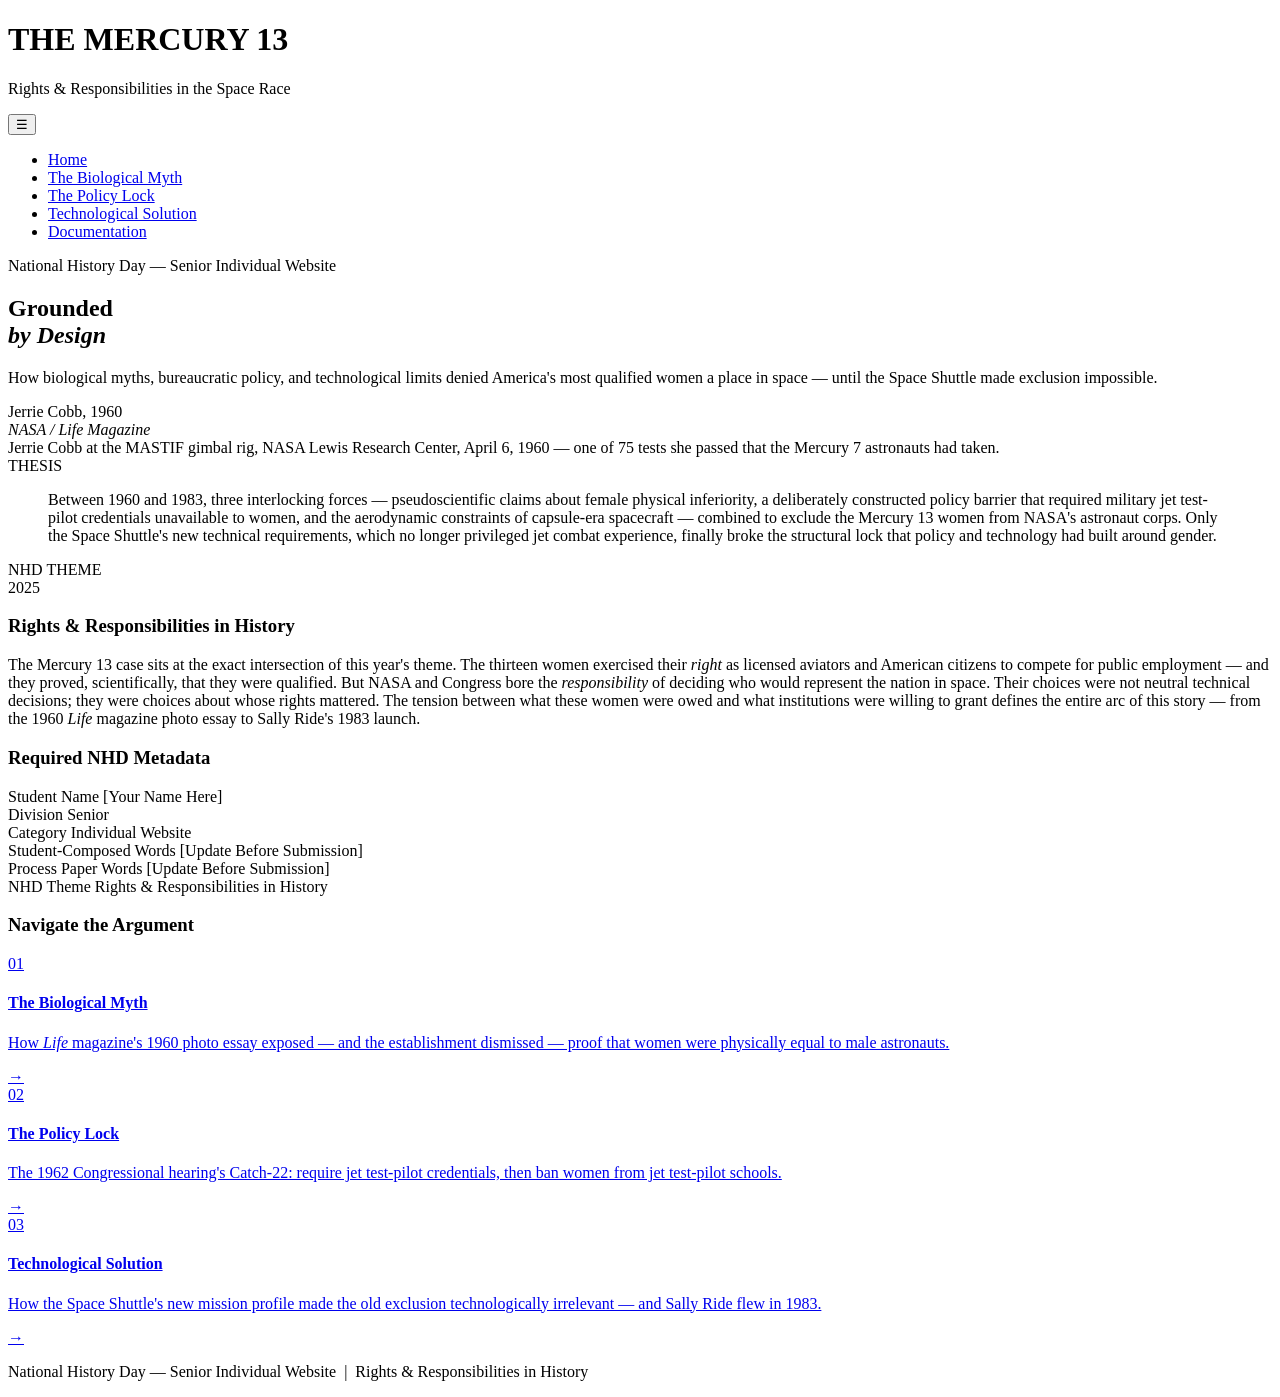
==== index.html @ ad88542a "Add files via upload" ====
<!DOCTYPE html>
<html lang="en">
<head>
  <meta charset="UTF-8" />
  <meta name="viewport" content="width=device-width, initial-scale=1.0" />
  <title>The Mercury 13 — NHD Website</title>
  <link rel="stylesheet" href="css/style.css" />
  <link rel="preconnect" href="https://fonts.googleapis.com" />
  <link rel="preconnect" href="https://fonts.gstatic.com" crossorigin />
  <link href="https://fonts.googleapis.com/css2?family=Playfair+Display:ital,wght@0,400;0,700;0,900;1,400;1,700&family=IBM+Plex+Mono:wght@400;600&family=IBM+Plex+Sans:wght@300;400;500&display=swap" rel="stylesheet" />
</head>
<body>

  <!-- HEADER / NAV -->
  <header class="site-header">
    <div class="header-inner">
      <div class="masthead">
        <span class="masthead-rule"></span>
        <h1 class="site-title">THE MERCURY 13</h1>
        <p class="site-subtitle">Rights &amp; Responsibilities in the Space Race</p>
        <span class="masthead-rule"></span>
      </div>
      <nav class="main-nav" id="main-nav">
        <button class="nav-toggle" id="nav-toggle" aria-label="Toggle menu">☰</button>
        <ul class="nav-list">
          <li><a href="index.html" class="nav-link active" data-page="home">Home</a></li>
          <li><a href="biological-myth.html" class="nav-link" data-page="bio">The Biological Myth</a></li>
          <li><a href="policy-lock.html" class="nav-link" data-page="policy">The Policy Lock</a></li>
          <li><a href="technological-solution.html" class="nav-link" data-page="tech">Technological Solution</a></li>
          <li><a href="documentation.html" class="nav-link" data-page="docs">Documentation</a></li>
        </ul>
      </nav>
    </div>
  </header>

  <!-- HOME PAGE -->
  <main class="page-content" id="page-home">

    <!-- Hero -->
    <section class="hero">
      <div class="hero-grid">
        <div class="hero-text">
          <p class="hero-kicker">National History Day — Senior Individual Website</p>
          <h2 class="hero-headline">
            Grounded<br/>
            <em>by Design</em>
          </h2>
          <p class="hero-subhead">How biological myths, bureaucratic policy, and technological limits denied America's most qualified women a place in space — until the Space Shuttle made exclusion impossible.</p>
        </div>
        <div class="hero-image-block">
          <div class="hero-photo-frame">
            <div class="photo-placeholder hero-img">
              <span class="photo-label">Jerrie Cobb, 1960<br/><em>NASA / Life Magazine</em></span>
            </div>
          </div>
          <div class="hero-caption">Jerrie Cobb at the MASTIF gimbal rig, NASA Lewis Research Center, April 6, 1960 — one of 75 tests she passed that the Mercury 7 astronauts had taken.</div>
        </div>
      </div>
    </section>

    <!-- Thesis Box -->
    <section class="thesis-section">
      <div class="thesis-inner">
        <div class="thesis-label">THESIS</div>
        <blockquote class="thesis-statement">
          Between 1960 and 1983, three interlocking forces — pseudoscientific claims about female physical inferiority, a deliberately constructed policy barrier that required military jet test-pilot credentials unavailable to women, and the aerodynamic constraints of capsule-era spacecraft — combined to exclude the Mercury 13 women from NASA's astronaut corps. Only the Space Shuttle's new technical requirements, which no longer privileged jet combat experience, finally broke the structural lock that policy and technology had built around gender.
        </blockquote>
      </div>
    </section>

    <!-- NHD Theme Connection -->
    <section class="theme-section content-section">
      <div class="section-inner two-col">
        <div class="col-label-block">
          <div class="side-label">NHD THEME</div>
          <div class="side-label">2025</div>
        </div>
        <div class="col-text">
          <h3>Rights &amp; Responsibilities in History</h3>
          <p>The Mercury 13 case sits at the exact intersection of this year's theme. The thirteen women exercised their <em>right</em> as licensed aviators and American citizens to compete for public employment — and they proved, scientifically, that they were qualified. But NASA and Congress bore the <em>responsibility</em> of deciding who would represent the nation in space. Their choices were not neutral technical decisions; they were choices about whose rights mattered. The tension between what these women were owed and what institutions were willing to grant defines the entire arc of this story — from the 1960 <em>Life</em> magazine photo essay to Sally Ride's 1983 launch.</p>
        </div>
      </div>
    </section>

    <!-- Metadata Box (Required NHD) -->
    <section class="metadata-section">
      <div class="metadata-inner">
        <h3 class="metadata-title">Required NHD Metadata</h3>
        <div class="metadata-grid">
          <div class="meta-item">
            <span class="meta-key">Student Name</span>
            <span class="meta-value">[Your Name Here]</span>
          </div>
          <div class="meta-item">
            <span class="meta-key">Division</span>
            <span class="meta-value">Senior</span>
          </div>
          <div class="meta-item">
            <span class="meta-key">Category</span>
            <span class="meta-value">Individual Website</span>
          </div>
          <div class="meta-item">
            <span class="meta-key">Student-Composed Words</span>
            <span class="meta-value">[Update Before Submission]</span>
          </div>
          <div class="meta-item">
            <span class="meta-key">Process Paper Words</span>
            <span class="meta-value">[Update Before Submission]</span>
          </div>
          <div class="meta-item">
            <span class="meta-key">NHD Theme</span>
            <span class="meta-value">Rights &amp; Responsibilities in History</span>
          </div>
        </div>
      </div>
    </section>

    <!-- Navigation Cards -->
    <section class="nav-cards-section content-section">
      <div class="section-inner">
        <h3 class="section-heading">Navigate the Argument</h3>
        <div class="nav-cards">
          <a href="biological-myth.html" class="nav-card">
            <div class="card-number">01</div>
            <div class="card-body">
              <h4>The Biological Myth</h4>
              <p>How <em>Life</em> magazine's 1960 photo essay exposed — and the establishment dismissed — proof that women were physically equal to male astronauts.</p>
            </div>
            <div class="card-arrow">→</div>
          </a>
          <a href="policy-lock.html" class="nav-card">
            <div class="card-number">02</div>
            <div class="card-body">
              <h4>The Policy Lock</h4>
              <p>The 1962 Congressional hearing's Catch-22: require jet test-pilot credentials, then ban women from jet test-pilot schools.</p>
            </div>
            <div class="card-arrow">→</div>
          </a>
          <a href="technological-solution.html" class="nav-card">
            <div class="card-number">03</div>
            <div class="card-body">
              <h4>Technological Solution</h4>
              <p>How the Space Shuttle's new mission profile made the old exclusion technologically irrelevant — and Sally Ride flew in 1983.</p>
            </div>
            <div class="card-arrow">→</div>
          </a>
        </div>
      </div>
    </section>

  </main>

  <footer class="site-footer">
    <div class="footer-inner">
      <p>National History Day — Senior Individual Website &nbsp;|&nbsp; Rights &amp; Responsibilities in History</p>
    </div>
  </footer>

  <script src="js/main.js"></script>
</body>
</html>
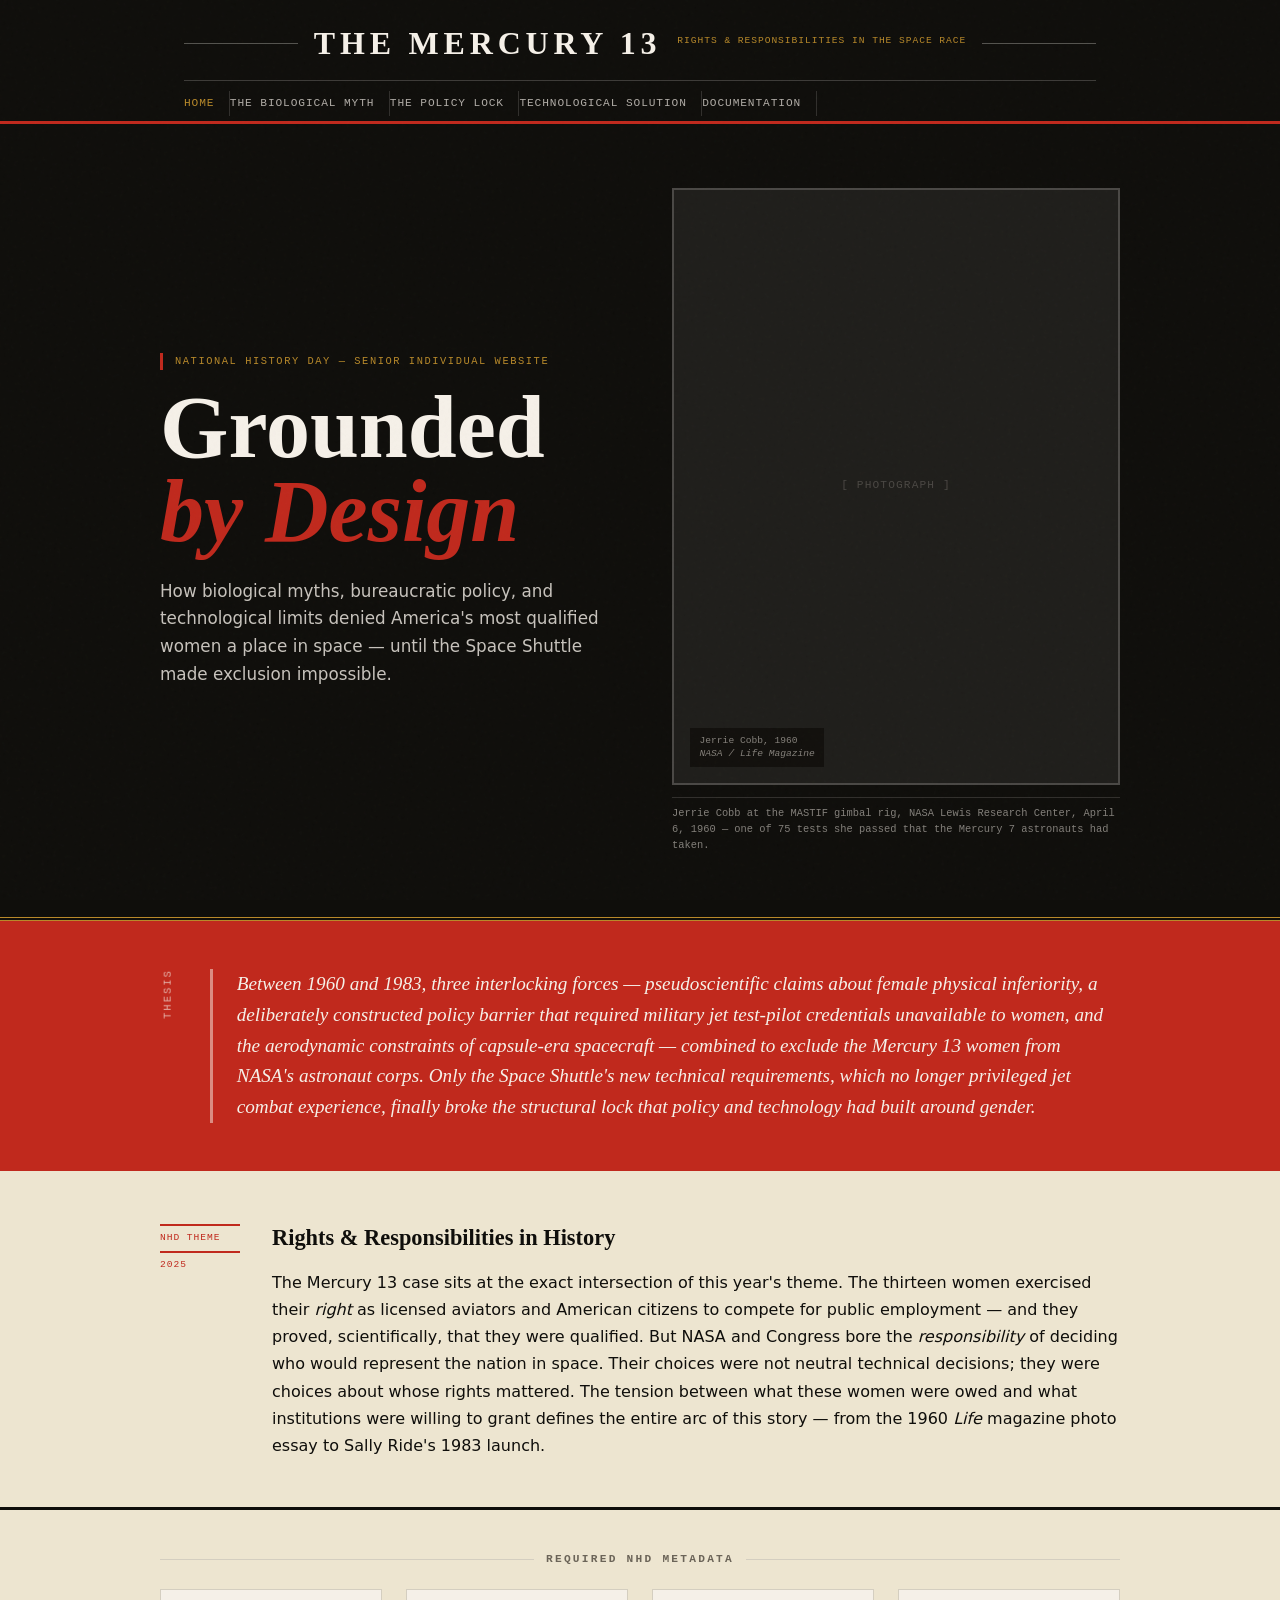
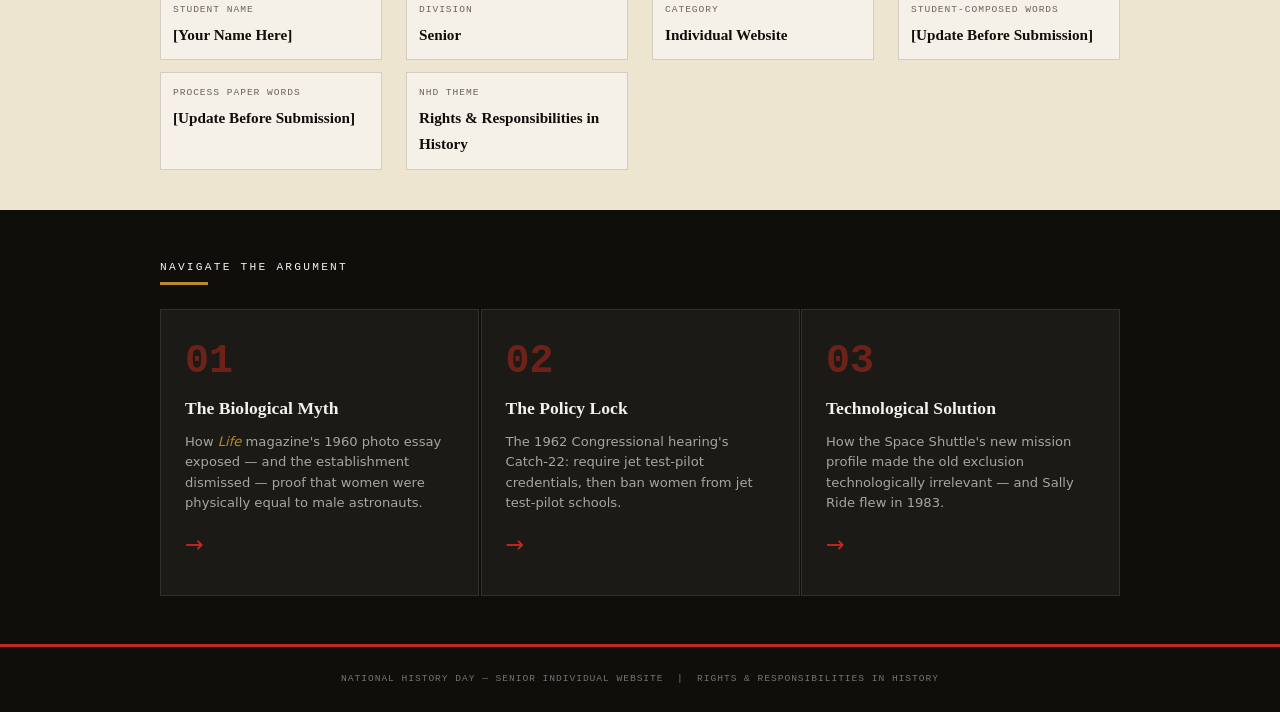
==== commit 37626ce0: "Update stylesheet and script paths in index.html" ====
--- a/index.html
+++ b/index.html
@@ -4,7 +4,7 @@
   <meta charset="UTF-8" />
   <meta name="viewport" content="width=device-width, initial-scale=1.0" />
   <title>The Mercury 13 — NHD Website</title>
-  <link rel="stylesheet" href="css/style.css" />
+  <link rel="stylesheet" href="style.css" />
   <link rel="preconnect" href="https://fonts.googleapis.com" />
   <link rel="preconnect" href="https://fonts.gstatic.com" crossorigin />
   <link href="https://fonts.googleapis.com/css2?family=Playfair+Display:ital,wght@0,400;0,700;0,900;1,400;1,700&family=IBM+Plex+Mono:wght@400;600&family=IBM+Plex+Sans:wght@300;400;500&display=swap" rel="stylesheet" />
@@ -156,6 +156,6 @@
     </div>
   </footer>
 
-  <script src="js/main.js"></script>
+  <script src="main.js"></script>
 </body>
 </html>
--- a/style.css
+++ b/style.css
@@ -0,0 +1,1096 @@
+/* ============================================
+   MERCURY 13 — NHD WEBSITE
+   Editorial / Archival Aesthetic
+   Vintage Life Magazine meets NASA Documents
+   ============================================ */
+
+:root {
+  --ink: #0f0e0b;
+  --paper: #f5f0e8;
+  --cream-deep: #ede5d0;
+  --red: #c0291d;
+  --red-dark: #8c1e14;
+  --gold: #b8892a;
+  --gray-mid: #6b6458;
+  --gray-light: #d4cec0;
+  --rule-color: #0f0e0b;
+  --col-max: 960px;
+  --font-display: 'Playfair Display', Georgia, serif;
+  --font-mono: 'IBM Plex Mono', 'Courier New', monospace;
+  --font-body: 'IBM Plex Sans', system-ui, sans-serif;
+}
+
+*, *::before, *::after { box-sizing: border-box; margin: 0; padding: 0; }
+
+html { scroll-behavior: smooth; }
+
+body {
+  background: var(--paper);
+  color: var(--ink);
+  font-family: var(--font-body);
+  font-size: 16px;
+  line-height: 1.7;
+  min-height: 100vh;
+}
+
+/* Grain overlay */
+body::before {
+  content: '';
+  position: fixed;
+  inset: 0;
+  background-image: url("data:image/svg+xml,%3Csvg viewBox='0 0 256 256' xmlns='http://www.w3.org/2000/svg'%3E%3Cfilter id='noise'%3E%3CfeTurbulence type='fractalNoise' baseFrequency='0.9' numOctaves='4' stitchTiles='stitch'/%3E%3C/filter%3E%3Crect width='100%25' height='100%25' filter='url(%23noise)' opacity='0.04'/%3E%3C/svg%3E");
+  pointer-events: none;
+  z-index: 9999;
+  opacity: 0.5;
+}
+
+/* ---- LINKS ---- */
+a { color: var(--red); text-decoration: underline; text-underline-offset: 3px; }
+a:hover { color: var(--red-dark); }
+
+/* ---- HEADER ---- */
+.site-header {
+  background: var(--ink);
+  color: var(--paper);
+  position: sticky;
+  top: 0;
+  z-index: 100;
+  border-bottom: 3px solid var(--red);
+}
+
+.header-inner {
+  max-width: var(--col-max);
+  margin: 0 auto;
+  padding: 0 1.5rem;
+}
+
+.masthead {
+  display: flex;
+  align-items: center;
+  gap: 1rem;
+  padding: 1rem 0 0.6rem;
+  border-bottom: 1px solid rgba(245,240,232,0.2);
+}
+
+.masthead-rule {
+  flex: 1;
+  height: 1px;
+  background: rgba(245,240,232,0.3);
+}
+
+.site-title {
+  font-family: var(--font-display);
+  font-size: clamp(1.4rem, 3vw, 2rem);
+  font-weight: 900;
+  letter-spacing: 0.15em;
+  text-align: center;
+  white-space: nowrap;
+  color: var(--paper);
+}
+
+.site-title a { color: var(--paper); text-decoration: none; }
+.site-title a:hover { color: var(--gold); }
+
+.site-subtitle {
+  display: block;
+  font-family: var(--font-mono);
+  font-size: 0.6rem;
+  letter-spacing: 0.1em;
+  text-transform: uppercase;
+  color: var(--gold);
+  text-align: center;
+  padding-bottom: 0.2rem;
+}
+
+/* ---- NAV ---- */
+.main-nav { position: relative; }
+
+.nav-list {
+  display: flex;
+  gap: 0;
+  list-style: none;
+  padding: 0.4rem 0;
+  flex-wrap: wrap;
+}
+
+.nav-link {
+  font-family: var(--font-mono);
+  font-size: 0.7rem;
+  letter-spacing: 0.08em;
+  text-transform: uppercase;
+  color: rgba(245,240,232,0.7);
+  text-decoration: none;
+  padding: 0.4rem 0.9rem;
+  border-right: 1px solid rgba(245,240,232,0.15);
+  transition: color 0.2s, background 0.2s;
+}
+
+.nav-link:first-child { padding-left: 0; }
+.nav-link:hover { color: var(--paper); background: rgba(245,240,232,0.08); }
+.nav-link.active { color: var(--gold); }
+
+.nav-toggle {
+  display: none;
+  background: none;
+  border: 1px solid rgba(245,240,232,0.3);
+  color: var(--paper);
+  font-size: 1.2rem;
+  padding: 0.3rem 0.6rem;
+  cursor: pointer;
+  margin: 0.4rem 0;
+}
+
+/* ---- PAGE CONTENT ---- */
+.page-content { min-height: calc(100vh - 140px); }
+
+/* ---- HOME HERO ---- */
+.hero {
+  background: var(--ink);
+  color: var(--paper);
+  padding: 4rem 1.5rem;
+  border-bottom: 4px double var(--gold);
+}
+
+.hero-grid {
+  max-width: var(--col-max);
+  margin: 0 auto;
+  display: grid;
+  grid-template-columns: 1fr 1fr;
+  gap: 4rem;
+  align-items: center;
+}
+
+.hero-kicker {
+  font-family: var(--font-mono);
+  font-size: 0.65rem;
+  letter-spacing: 0.15em;
+  text-transform: uppercase;
+  color: var(--gold);
+  margin-bottom: 1rem;
+  border-left: 3px solid var(--red);
+  padding-left: 0.75rem;
+}
+
+.hero-headline {
+  font-family: var(--font-display);
+  font-size: clamp(3rem, 7vw, 5.5rem);
+  font-weight: 900;
+  line-height: 0.95;
+  margin-bottom: 1.5rem;
+  color: var(--paper);
+}
+
+.hero-headline em {
+  color: var(--red);
+  font-style: italic;
+}
+
+.hero-subhead {
+  font-size: 1.05rem;
+  line-height: 1.65;
+  color: rgba(245,240,232,0.8);
+  font-weight: 300;
+  max-width: 440px;
+}
+
+.hero-photo-frame {
+  position: relative;
+}
+
+.photo-placeholder {
+  background: rgba(245,240,232,0.07);
+  border: 2px solid rgba(245,240,232,0.2);
+  aspect-ratio: 3/4;
+  display: flex;
+  align-items: flex-end;
+  padding: 1rem;
+  position: relative;
+  overflow: hidden;
+}
+
+.photo-placeholder::before {
+  content: '[ PHOTOGRAPH ]';
+  position: absolute;
+  top: 50%;
+  left: 50%;
+  transform: translate(-50%, -60%);
+  font-family: var(--font-mono);
+  font-size: 0.7rem;
+  letter-spacing: 0.1em;
+  color: rgba(245,240,232,0.2);
+}
+
+.photo-label {
+  font-family: var(--font-mono);
+  font-size: 0.6rem;
+  line-height: 1.4;
+  color: rgba(245,240,232,0.5);
+  background: rgba(15,14,11,0.8);
+  padding: 0.4rem 0.6rem;
+  position: relative;
+  z-index: 1;
+}
+
+.hero-caption {
+  font-family: var(--font-mono);
+  font-size: 0.65rem;
+  line-height: 1.5;
+  color: rgba(245,240,232,0.5);
+  margin-top: 0.75rem;
+  border-top: 1px solid rgba(245,240,232,0.15);
+  padding-top: 0.5rem;
+}
+
+/* ---- THESIS ---- */
+.thesis-section {
+  background: var(--red);
+  padding: 3rem 1.5rem;
+}
+
+.thesis-inner {
+  max-width: var(--col-max);
+  margin: 0 auto;
+  display: flex;
+  gap: 2rem;
+  align-items: flex-start;
+}
+
+.thesis-label {
+  font-family: var(--font-mono);
+  font-size: 0.65rem;
+  letter-spacing: 0.2em;
+  text-transform: uppercase;
+  color: rgba(245,240,232,0.7);
+  writing-mode: vertical-lr;
+  transform: rotate(180deg);
+  padding-top: 0.5rem;
+  white-space: nowrap;
+}
+
+.thesis-statement {
+  font-family: var(--font-display);
+  font-size: clamp(1rem, 2vw, 1.2rem);
+  font-style: italic;
+  line-height: 1.6;
+  color: var(--paper);
+  border-left: 3px solid rgba(245,240,232,0.5);
+  padding-left: 1.5rem;
+}
+
+/* ---- CONTENT SECTIONS ---- */
+.content-section { padding: 3rem 1.5rem; }
+.content-section + .content-section { border-top: 1px solid var(--gray-light); }
+
+.section-inner {
+  max-width: var(--col-max);
+  margin: 0 auto;
+}
+
+.two-col {
+  display: grid;
+  grid-template-columns: 80px 1fr;
+  gap: 2rem;
+  align-items: start;
+}
+
+.col-label-block {
+  display: flex;
+  flex-direction: column;
+  gap: 0.25rem;
+  padding-top: 0.3rem;
+}
+
+.side-label {
+  font-family: var(--font-mono);
+  font-size: 0.6rem;
+  letter-spacing: 0.1em;
+  text-transform: uppercase;
+  color: var(--red);
+  border-top: 2px solid var(--red);
+  padding-top: 0.3rem;
+}
+
+.section-heading {
+  font-family: var(--font-display);
+  font-size: clamp(1.4rem, 3vw, 1.9rem);
+  font-weight: 700;
+  margin-bottom: 1.25rem;
+  line-height: 1.2;
+  color: var(--ink);
+}
+
+.section-heading::after {
+  content: '';
+  display: block;
+  width: 3rem;
+  height: 3px;
+  background: var(--red);
+  margin-top: 0.5rem;
+}
+
+.section-intro {
+  color: var(--gray-mid);
+  margin-bottom: 1.75rem;
+  max-width: 680px;
+  font-size: 0.95rem;
+}
+
+.lead-text {
+  font-family: var(--font-display);
+  font-size: clamp(1.05rem, 2vw, 1.25rem);
+  line-height: 1.65;
+  color: var(--ink);
+  border-left: 4px solid var(--red);
+  padding-left: 1.25rem;
+  max-width: 720px;
+}
+
+/* ---- METADATA ---- */
+.metadata-section {
+  background: var(--cream-deep);
+  padding: 2.5rem 1.5rem;
+  border-top: 3px solid var(--ink);
+  border-bottom: 3px solid var(--ink);
+}
+
+.metadata-inner { max-width: var(--col-max); margin: 0 auto; }
+
+.metadata-title {
+  font-family: var(--font-mono);
+  font-size: 0.7rem;
+  letter-spacing: 0.2em;
+  text-transform: uppercase;
+  color: var(--gray-mid);
+  margin-bottom: 1.25rem;
+  display: flex;
+  align-items: center;
+  gap: 0.75rem;
+}
+
+.metadata-title::before, .metadata-title::after {
+  content: '';
+  flex: 1;
+  height: 1px;
+  background: var(--gray-light);
+}
+
+.metadata-grid {
+  display: grid;
+  grid-template-columns: repeat(auto-fit, minmax(200px, 1fr));
+  gap: 0.75rem 1.5rem;
+}
+
+.meta-item {
+  display: flex;
+  flex-direction: column;
+  gap: 0.2rem;
+  padding: 0.75rem;
+  background: var(--paper);
+  border: 1px solid var(--gray-light);
+}
+
+.meta-key {
+  font-family: var(--font-mono);
+  font-size: 0.6rem;
+  letter-spacing: 0.1em;
+  text-transform: uppercase;
+  color: var(--gray-mid);
+}
+
+.meta-value {
+  font-family: var(--font-display);
+  font-size: 0.95rem;
+  font-weight: 700;
+  color: var(--ink);
+}
+
+/* ---- NAV CARDS (home) ---- */
+.nav-cards-section { background: var(--ink); padding: 3rem 1.5rem; }
+
+.nav-cards-section .section-heading {
+  color: var(--paper);
+  font-family: var(--font-mono);
+  font-size: 0.7rem;
+  font-weight: 400;
+  letter-spacing: 0.2em;
+  text-transform: uppercase;
+  margin-bottom: 1.5rem;
+}
+
+.nav-cards-section .section-heading::after { background: var(--gold); }
+
+.nav-cards {
+  display: grid;
+  grid-template-columns: repeat(3, 1fr);
+  gap: 1.5px;
+}
+
+.nav-card {
+  background: rgba(245,240,232,0.05);
+  border: 1px solid rgba(245,240,232,0.1);
+  padding: 2rem 1.5rem;
+  text-decoration: none;
+  color: var(--paper);
+  display: flex;
+  flex-direction: column;
+  gap: 0.75rem;
+  transition: background 0.2s;
+  position: relative;
+}
+
+.nav-card:hover {
+  background: rgba(245,240,232,0.1);
+  color: var(--paper);
+}
+
+.nav-card:hover .card-arrow { transform: translateX(6px); }
+
+.card-number {
+  font-family: var(--font-mono);
+  font-size: 2.5rem;
+  font-weight: 600;
+  color: var(--red);
+  opacity: 0.5;
+  line-height: 1;
+}
+
+.card-body h4 {
+  font-family: var(--font-display);
+  font-size: 1.1rem;
+  font-weight: 700;
+  margin-bottom: 0.5rem;
+}
+
+.card-body p {
+  font-size: 0.82rem;
+  line-height: 1.55;
+  color: rgba(245,240,232,0.65);
+}
+
+.card-body p em { color: var(--gold); }
+
+.card-arrow {
+  font-size: 1.4rem;
+  color: var(--red);
+  margin-top: auto;
+  transition: transform 0.2s;
+}
+
+/* ---- THEME SECTION ---- */
+.theme-section { background: var(--cream-deep); }
+.theme-section h3 {
+  font-family: var(--font-display);
+  font-size: 1.4rem;
+  font-weight: 700;
+  margin-bottom: 0.75rem;
+}
+
+/* ---- INTERIOR PAGES ---- */
+.interior-page {}
+
+.page-header-band {
+  background: var(--ink);
+  color: var(--paper);
+  padding: 2.5rem 1.5rem;
+  border-bottom: 4px solid var(--red);
+}
+
+.page-header-inner {
+  max-width: var(--col-max);
+  margin: 0 auto;
+  display: flex;
+  align-items: center;
+  gap: 2rem;
+}
+
+.page-num {
+  font-family: var(--font-mono);
+  font-size: 4rem;
+  font-weight: 600;
+  color: var(--red);
+  opacity: 0.4;
+  line-height: 1;
+  flex-shrink: 0;
+}
+
+.page-title {
+  font-family: var(--font-display);
+  font-size: clamp(1.8rem, 4vw, 2.8rem);
+  font-weight: 900;
+  line-height: 1.1;
+}
+
+.page-subtitle {
+  font-family: var(--font-mono);
+  font-size: 0.7rem;
+  letter-spacing: 0.1em;
+  color: var(--gold);
+  margin-top: 0.4rem;
+}
+
+.content-wrapper { max-width: 100%; }
+
+/* ---- SOURCE SECTIONS ---- */
+.source-section { background: var(--cream-deep); }
+
+.source-masthead {
+  display: flex;
+  align-items: baseline;
+  gap: 1.5rem;
+  margin-bottom: 2rem;
+  border-bottom: 3px solid var(--ink);
+  padding-bottom: 1rem;
+}
+
+.source-logo-mock {
+  font-family: var(--font-display);
+  font-size: 3rem;
+  font-weight: 900;
+  letter-spacing: -0.02em;
+  color: var(--red);
+  line-height: 1;
+}
+
+.source-meta {
+  font-family: var(--font-mono);
+  font-size: 0.7rem;
+  letter-spacing: 0.1em;
+  color: var(--gray-mid);
+  text-transform: uppercase;
+}
+
+.magazine-spread {
+  display: grid;
+  grid-template-columns: 1fr 1fr;
+  gap: 3rem;
+  margin-bottom: 2rem;
+  align-items: start;
+}
+
+.spread-kicker {
+  font-family: var(--font-mono);
+  font-size: 0.6rem;
+  letter-spacing: 0.15em;
+  text-transform: uppercase;
+  color: var(--red);
+  margin-bottom: 0.5rem;
+}
+
+.spread-headline {
+  font-family: var(--font-display);
+  font-size: clamp(1.4rem, 3vw, 2rem);
+  font-weight: 900;
+  line-height: 1.15;
+  margin-bottom: 0.75rem;
+}
+
+.spread-deck {
+  font-style: italic;
+  color: var(--gray-mid);
+  font-size: 0.9rem;
+  line-height: 1.5;
+}
+
+/* ---- QUOTES ---- */
+.primary-quote {
+  font-family: var(--font-display);
+  font-style: italic;
+  font-size: clamp(1rem, 2vw, 1.15rem);
+  line-height: 1.6;
+  color: var(--ink);
+  border-left: 4px solid var(--red);
+  padding: 0.75rem 1.25rem;
+  background: rgba(192,41,29,0.05);
+  margin: 0;
+}
+
+.large-quote {
+  font-size: clamp(1.1rem, 2.5vw, 1.35rem);
+  border-left-width: 5px;
+}
+
+.quote-cite {
+  display: block;
+  font-family: var(--font-mono);
+  font-size: 0.65rem;
+  letter-spacing: 0.05em;
+  color: var(--gray-mid);
+  margin-top: 0.75rem;
+  font-style: normal;
+}
+
+.spread-quote-block { display: flex; flex-direction: column; }
+
+/* ---- TESTIMONY ---- */
+.testimony-section { background: var(--paper); }
+
+.testimony-grid {
+  display: grid;
+  grid-template-columns: repeat(auto-fit, minmax(280px, 1fr));
+  gap: 1.5rem;
+  margin: 1.5rem 0;
+}
+
+.testimony-card {
+  background: var(--cream-deep);
+  border: 1px solid var(--gray-light);
+  border-top: 3px solid var(--red);
+  padding: 1.5rem;
+  display: flex;
+  flex-direction: column;
+  gap: 0.75rem;
+}
+
+.testimony-tag {
+  font-family: var(--font-mono);
+  font-size: 0.6rem;
+  letter-spacing: 0.12em;
+  text-transform: uppercase;
+  color: var(--red);
+}
+
+.testimony-gloss {
+  font-size: 0.85rem;
+  color: var(--gray-mid);
+  line-height: 1.55;
+  border-top: 1px solid var(--gray-light);
+  padding-top: 0.75rem;
+}
+
+.featured-card {
+  border-top-width: 5px;
+  background: var(--ink);
+  color: var(--paper);
+}
+
+.featured-card .primary-quote { color: var(--paper); background: rgba(192,41,29,0.15); }
+.featured-card .quote-cite { color: rgba(245,240,232,0.55); }
+.featured-card .testimony-gloss { color: rgba(245,240,232,0.7); border-top-color: rgba(245,240,232,0.15); }
+
+.source-link-note {
+  font-family: var(--font-mono);
+  font-size: 0.7rem;
+  color: var(--gray-mid);
+  margin-top: 1rem;
+}
+
+/* ---- ANALYSIS BOX ---- */
+.analysis-section { background: var(--cream-deep); }
+
+.analysis-box {
+  border: 2px solid var(--ink);
+  padding: 2rem;
+  position: relative;
+  background: var(--paper);
+}
+
+.analysis-box::before {
+  content: '';
+  position: absolute;
+  inset: 4px;
+  border: 1px solid var(--gray-light);
+  pointer-events: none;
+}
+
+.analysis-label {
+  font-family: var(--font-mono);
+  font-size: 0.6rem;
+  letter-spacing: 0.2em;
+  text-transform: uppercase;
+  color: var(--paper);
+  background: var(--ink);
+  padding: 0.25rem 0.75rem;
+  position: absolute;
+  top: -0.65rem;
+  left: 1.5rem;
+}
+
+.analysis-box p {
+  font-family: var(--font-display);
+  font-size: 1rem;
+  line-height: 1.7;
+  color: var(--ink);
+}
+
+/* ---- COMMENTARY ---- */
+.analyst-commentary {
+  border-left: 3px solid var(--gold);
+  padding: 1rem 1.25rem;
+  background: rgba(184,137,42,0.07);
+  margin: 1.5rem 0;
+  font-size: 0.93rem;
+  line-height: 1.65;
+  color: var(--ink);
+}
+
+/* ---- POLICY LOCK PAGE ---- */
+.document-header {
+  display: flex;
+  gap: 1.5rem;
+  align-items: flex-start;
+  background: var(--paper);
+  border: 2px solid var(--ink);
+  padding: 1.5rem;
+  margin-bottom: 2rem;
+}
+
+.doc-seal {
+  font-size: 3rem;
+  line-height: 1;
+  flex-shrink: 0;
+}
+
+.doc-title {
+  font-family: var(--font-display);
+  font-size: 1.2rem;
+  font-weight: 700;
+  margin-bottom: 0.4rem;
+}
+
+.doc-sub {
+  font-size: 0.82rem;
+  line-height: 1.6;
+  color: var(--gray-mid);
+  margin-bottom: 0.75rem;
+}
+
+.doc-link {
+  font-family: var(--font-mono);
+  font-size: 0.65rem;
+  letter-spacing: 0.05em;
+  color: var(--red);
+}
+
+.witness-banner {
+  background: var(--ink);
+  color: var(--paper);
+  padding: 1rem 1.5rem;
+  margin-bottom: 1.25rem;
+  display: flex;
+  gap: 1.25rem;
+  align-items: baseline;
+  flex-wrap: wrap;
+}
+
+.counterwitness { background: var(--gray-mid); }
+
+.witness-label {
+  font-family: var(--font-mono);
+  font-size: 0.6rem;
+  letter-spacing: 0.15em;
+  text-transform: uppercase;
+  color: var(--gold);
+}
+
+.witness-name {
+  font-family: var(--font-display);
+  font-size: 1.05rem;
+  font-weight: 700;
+}
+
+.witness-role {
+  font-size: 0.8rem;
+  color: rgba(245,240,232,0.6);
+  font-style: italic;
+}
+
+/* Catch-22 diagram */
+.catchtwentytwo-box {
+  display: flex;
+  flex-direction: column;
+  align-items: flex-start;
+  gap: 0;
+  margin: 2rem 0;
+  max-width: 600px;
+}
+
+.catch-step {
+  display: flex;
+  gap: 1.25rem;
+  align-items: flex-start;
+  background: var(--cream-deep);
+  border: 1px solid var(--gray-light);
+  border-left: 4px solid var(--ink);
+  padding: 1rem 1.25rem;
+  width: 100%;
+}
+
+.catch-result {
+  border-left-color: var(--red);
+  background: rgba(192,41,29,0.07);
+}
+
+.catch-num {
+  font-family: var(--font-mono);
+  font-size: 1.2rem;
+  font-weight: 600;
+  color: var(--red);
+  flex-shrink: 0;
+  width: 1.5rem;
+  text-align: center;
+}
+
+.catch-text {
+  font-size: 0.9rem;
+  line-height: 1.5;
+  color: var(--ink);
+}
+
+.catch-arrow {
+  font-size: 1.5rem;
+  color: var(--gray-mid);
+  padding-left: 1.5rem;
+  line-height: 1;
+  padding-top: 0.25rem;
+  padding-bottom: 0.25rem;
+}
+
+.funk-quote-block {
+  background: var(--paper);
+  border: 1px solid var(--gray-light);
+  padding: 1.5rem;
+  margin-top: 2rem;
+}
+
+.transcript-note {
+  background: var(--ink);
+  color: var(--paper);
+  padding: 1.5rem;
+  border-left: 5px solid var(--gold);
+}
+
+.transcript-note-label {
+  font-family: var(--font-mono);
+  font-size: 0.6rem;
+  letter-spacing: 0.15em;
+  color: var(--gold);
+  margin-bottom: 0.75rem;
+}
+
+.transcript-note strong { color: var(--gold); }
+
+/* ---- TECH SOLUTION PAGE ---- */
+.comparison-table {
+  border: 2px solid var(--ink);
+  overflow: hidden;
+  margin: 1.5rem 0;
+}
+
+.compare-header {
+  display: grid;
+  grid-template-columns: 1fr 1fr;
+  background: var(--ink);
+  color: var(--paper);
+}
+
+.compare-col-label {
+  font-family: var(--font-mono);
+  font-size: 0.65rem;
+  letter-spacing: 0.1em;
+  text-transform: uppercase;
+  padding: 0.75rem 1rem;
+  border-right: 1px solid rgba(245,240,232,0.15);
+}
+
+.highlight-col { background: var(--red); }
+
+.compare-row {
+  display: grid;
+  grid-template-columns: 1fr 1fr;
+  border-top: 1px solid var(--gray-light);
+}
+
+.compare-cell {
+  font-size: 0.88rem;
+  padding: 0.85rem 1rem;
+  border-right: 1px solid var(--gray-light);
+  line-height: 1.5;
+}
+
+.compare-cell.highlight-col {
+  background: rgba(192,41,29,0.05);
+}
+
+.milestone-banner {
+  display: flex;
+  gap: 1.5rem;
+  align-items: center;
+  background: var(--ink);
+  color: var(--paper);
+  padding: 1.5rem 2rem;
+  margin: 2rem 0;
+  border-left: 6px solid var(--gold);
+}
+
+.milestone-date {
+  font-family: var(--font-mono);
+  font-size: 0.75rem;
+  letter-spacing: 0.08em;
+  color: var(--gold);
+  white-space: nowrap;
+}
+
+.milestone-text {
+  font-size: 0.92rem;
+  line-height: 1.5;
+}
+
+.milestone-text em { color: var(--gold); }
+
+/* ---- DOCUMENTATION PAGE ---- */
+.doc-tabs {
+  display: flex;
+  gap: 0;
+  border-bottom: 3px solid var(--ink);
+  background: var(--cream-deep);
+  max-width: var(--col-max);
+  margin: 0 auto;
+  padding: 0 1.5rem;
+  padding-top: 1.5rem;
+}
+
+.doc-tab {
+  font-family: var(--font-mono);
+  font-size: 0.7rem;
+  letter-spacing: 0.08em;
+  text-transform: uppercase;
+  padding: 0.6rem 1.25rem;
+  border: 1px solid var(--gray-light);
+  border-bottom: none;
+  background: var(--paper);
+  cursor: pointer;
+  color: var(--gray-mid);
+  transition: all 0.15s;
+}
+
+.doc-tab.active {
+  background: var(--ink);
+  color: var(--paper);
+  border-color: var(--ink);
+}
+
+.doc-tab-content { display: none; padding: 2rem 1.5rem; }
+.doc-tab-content.active { display: block; }
+
+.process-header { margin-bottom: 1.5rem; border-bottom: 2px solid var(--ink); padding-bottom: 1rem; }
+.process-header h3 { font-family: var(--font-display); font-size: 1.6rem; font-weight: 700; }
+.word-count-note { font-family: var(--font-mono); font-size: 0.65rem; color: var(--gray-mid); margin-top: 0.3rem; }
+
+.process-body h4 {
+  font-family: var(--font-display);
+  font-size: 1.05rem;
+  font-weight: 700;
+  margin: 1.5rem 0 0.5rem;
+  color: var(--red);
+}
+
+.process-body p { font-size: 0.9rem; line-height: 1.65; color: var(--gray-mid); font-style: italic; }
+
+.bib-entry {
+  border-bottom: 1px solid var(--gray-light);
+  padding: 1.5rem 0;
+}
+
+.bib-citation {
+  font-family: var(--font-mono);
+  font-size: 0.78rem;
+  line-height: 1.6;
+  color: var(--ink);
+  margin-bottom: 0.75rem;
+}
+
+.bib-citation em { font-style: italic; font-family: var(--font-display); font-size: 0.9rem; }
+
+.bib-annotation {
+  font-size: 0.85rem;
+  line-height: 1.65;
+  color: var(--gray-mid);
+  padding-left: 1rem;
+  border-left: 3px solid var(--gold);
+}
+
+.bib-annotation strong { color: var(--ink); }
+
+.placeholder-entry { opacity: 0.45; }
+
+/* ---- PAGE NAV ---- */
+.page-nav-bar {
+  display: flex;
+  justify-content: space-between;
+  padding: 2rem 1.5rem;
+  border-top: 2px solid var(--ink);
+  background: var(--cream-deep);
+  max-width: 100%;
+}
+
+.page-nav-prev, .page-nav-next {
+  font-family: var(--font-mono);
+  font-size: 0.75rem;
+  letter-spacing: 0.08em;
+  text-transform: uppercase;
+  color: var(--ink);
+  text-decoration: none;
+  padding: 0.6rem 1rem;
+  border: 1px solid var(--ink);
+  transition: all 0.15s;
+}
+
+.page-nav-prev:hover, .page-nav-next:hover {
+  background: var(--ink);
+  color: var(--paper);
+}
+
+/* ---- FOOTER ---- */
+.site-footer {
+  background: var(--ink);
+  color: rgba(245,240,232,0.45);
+  padding: 1.5rem;
+  border-top: 3px solid var(--red);
+}
+
+.footer-inner {
+  max-width: var(--col-max);
+  margin: 0 auto;
+  font-family: var(--font-mono);
+  font-size: 0.6rem;
+  letter-spacing: 0.1em;
+  text-align: center;
+  text-transform: uppercase;
+}
+
+/* ---- ANIMATIONS ---- */
+@keyframes fadeUp {
+  from { opacity: 0; transform: translateY(20px); }
+  to   { opacity: 1; transform: translateY(0); }
+}
+
+.hero-text, .hero-image-block,
+.thesis-statement,
+.content-section {
+  animation: fadeUp 0.6s ease both;
+}
+
+.hero-image-block { animation-delay: 0.15s; }
+.thesis-statement { animation-delay: 0.1s; }
+
+/* ---- RESPONSIVE ---- */
+@media (max-width: 720px) {
+  .hero-grid { grid-template-columns: 1fr; gap: 2rem; }
+  .nav-list { display: none; flex-direction: column; gap: 0; }
+  .nav-list.open { display: flex; }
+  .nav-toggle { display: block; }
+  .nav-link { border-right: none; border-bottom: 1px solid rgba(245,240,232,0.1); }
+  .two-col { grid-template-columns: 1fr; }
+  .col-label-block { flex-direction: row; }
+  .nav-cards { grid-template-columns: 1fr; }
+  .magazine-spread { grid-template-columns: 1fr; gap: 1.5rem; }
+  .compare-header, .compare-row { grid-template-columns: 1fr; }
+  .compare-col-label:first-child::before { content: 'OLD: '; }
+  .milestone-banner { flex-direction: column; gap: 0.75rem; }
+  .thesis-inner { flex-direction: column; gap: 1rem; }
+  .thesis-label { writing-mode: initial; transform: none; }
+  .page-header-inner { gap: 1rem; }
+  .page-num { font-size: 2.5rem; }
+  .doc-tabs { flex-wrap: wrap; }
+  .metadata-grid { grid-template-columns: 1fr 1fr; }
+}
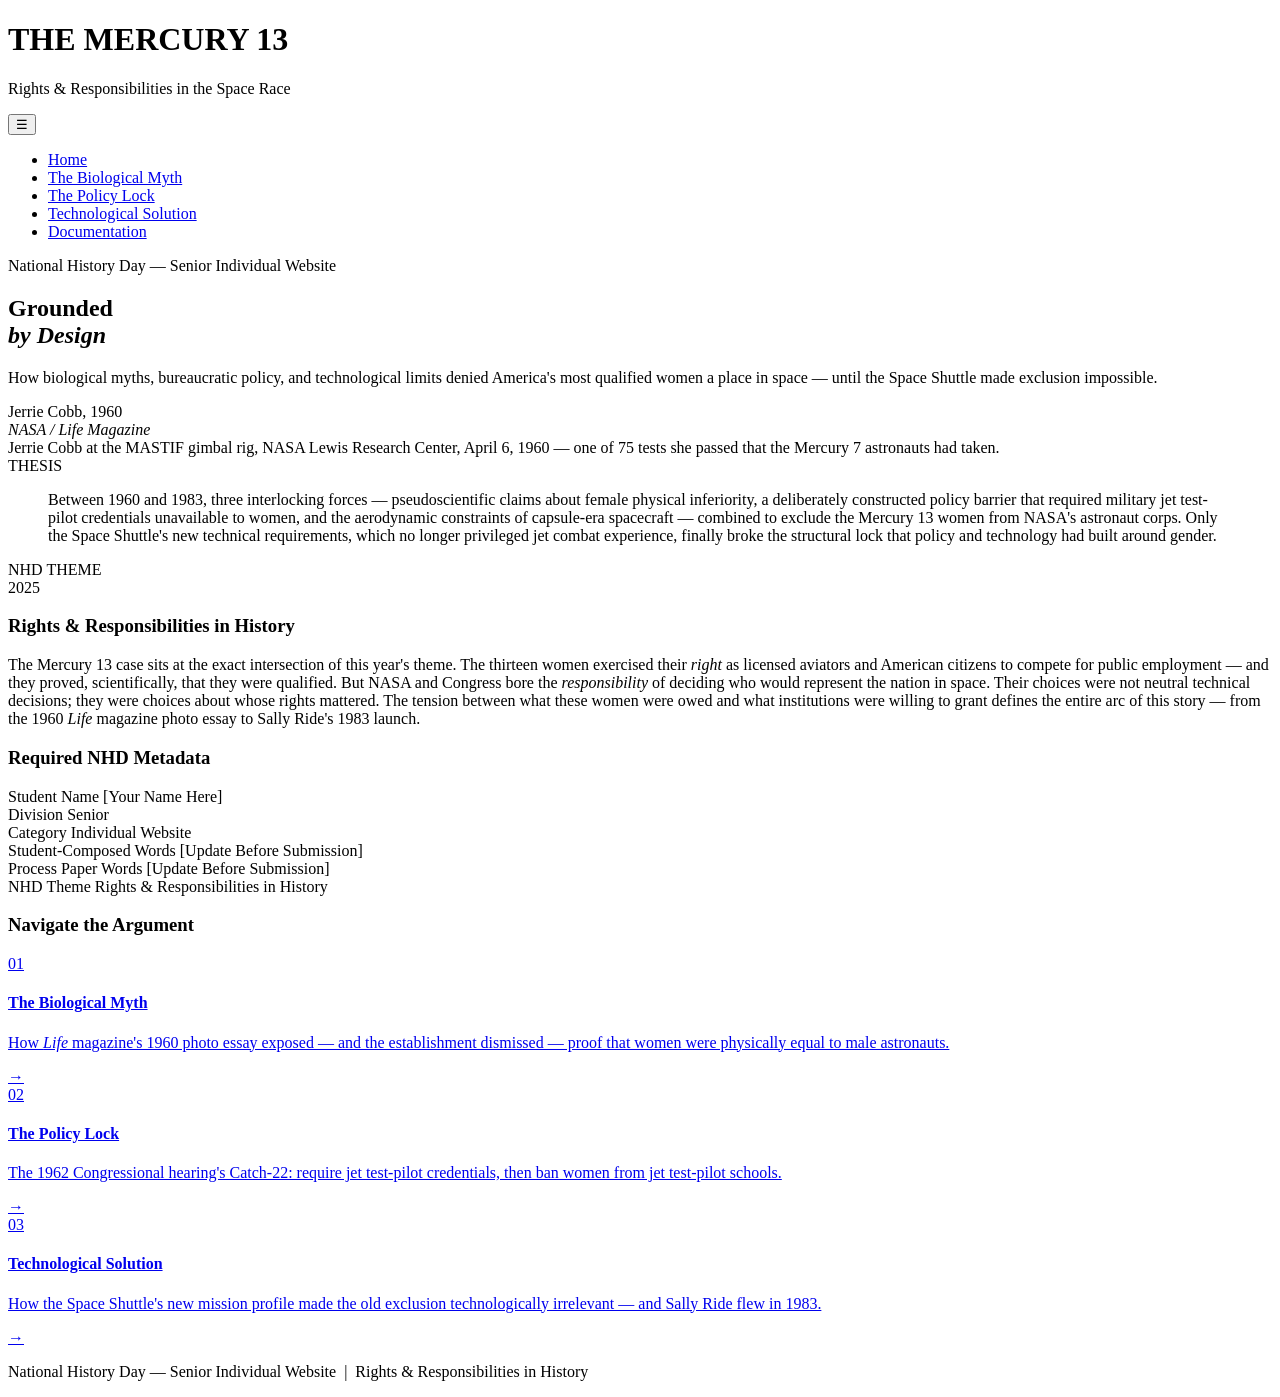
==== commit 90c4b2f0: "Update stylesheet and script paths in index.html" ====
--- a/index.html
+++ b/index.html
@@ -4,7 +4,7 @@
   <meta charset="UTF-8" />
   <meta name="viewport" content="width=device-width, initial-scale=1.0" />
   <title>The Mercury 13 — NHD Website</title>
-  <link rel="stylesheet" href="style.css" />
+  <link rel="stylesheet" href="css/style.css" />
   <link rel="preconnect" href="https://fonts.googleapis.com" />
   <link rel="preconnect" href="https://fonts.gstatic.com" crossorigin />
   <link href="https://fonts.googleapis.com/css2?family=Playfair+Display:ital,wght@0,400;0,700;0,900;1,400;1,700&family=IBM+Plex+Mono:wght@400;600&family=IBM+Plex+Sans:wght@300;400;500&display=swap" rel="stylesheet" />
@@ -156,6 +156,6 @@
     </div>
   </footer>
 
-  <script src="main.js"></script>
+  <script src="js/main.js"></script>
 </body>
 </html>
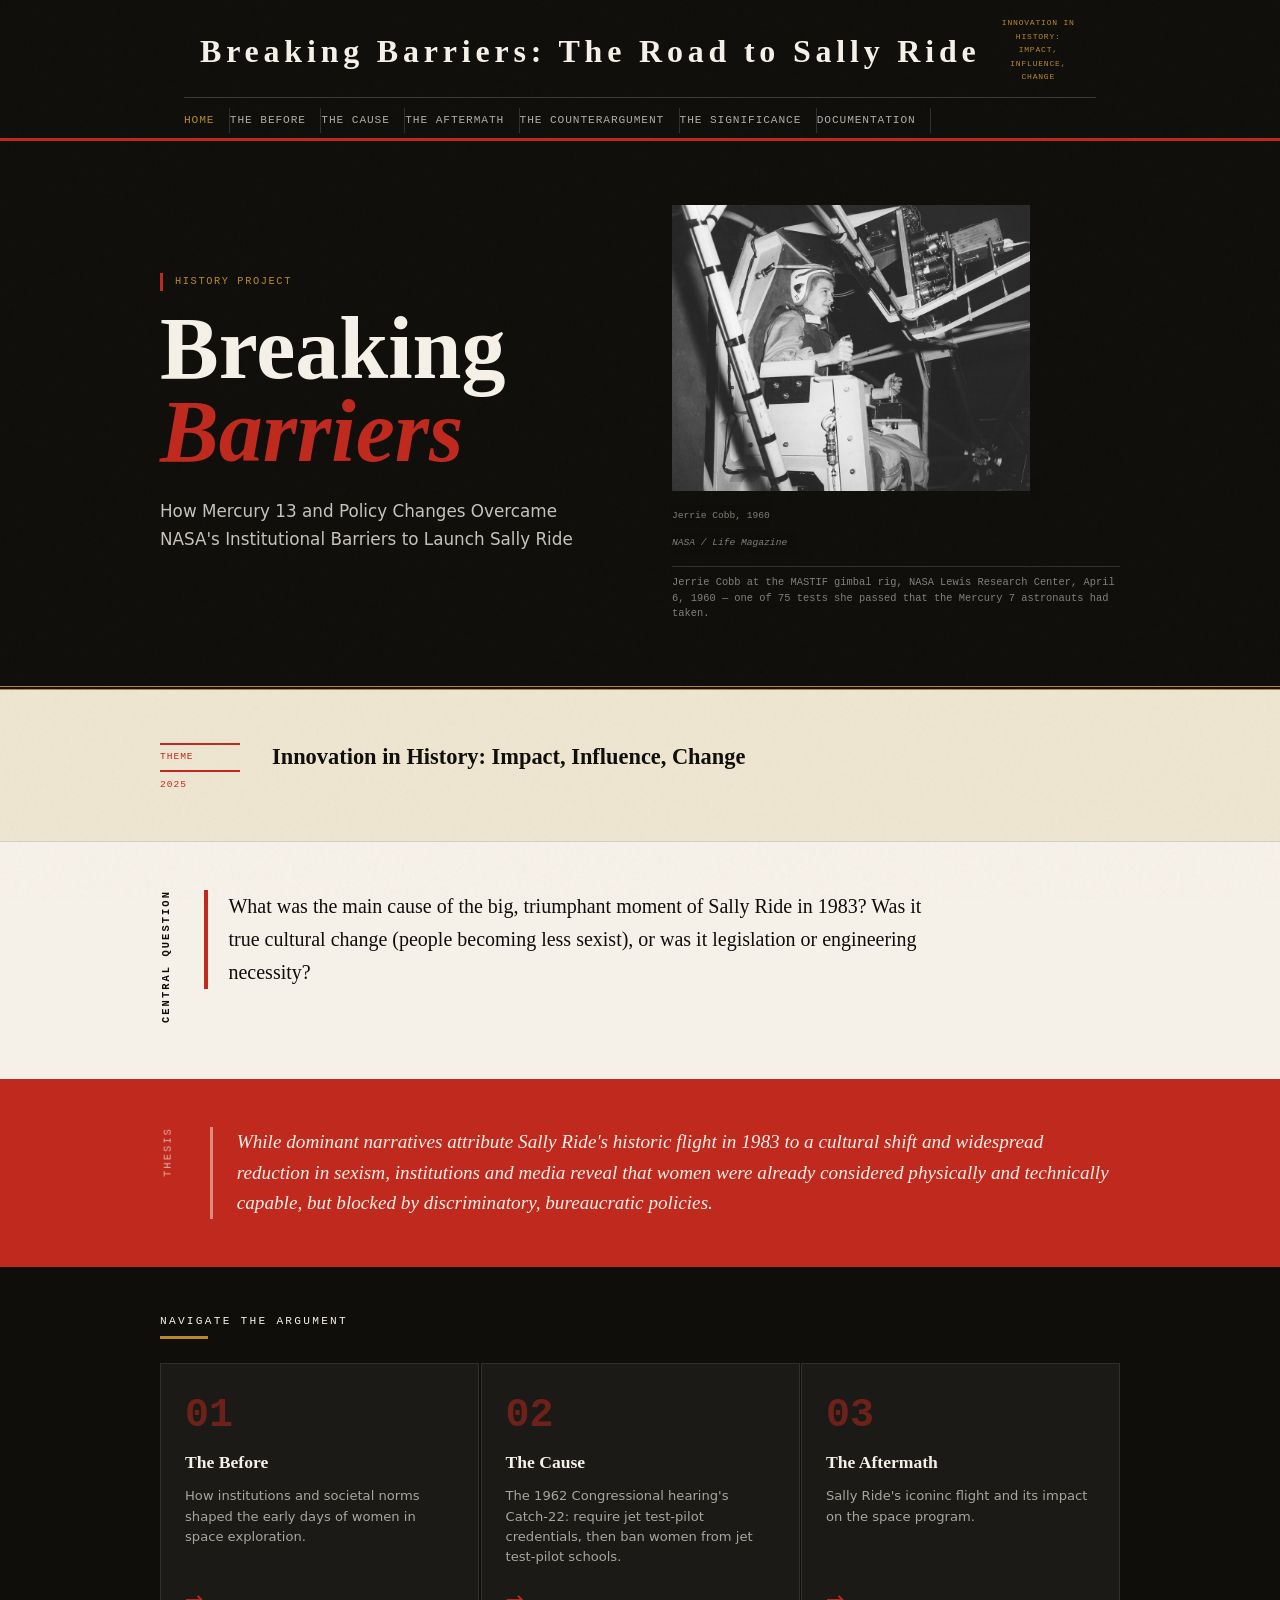
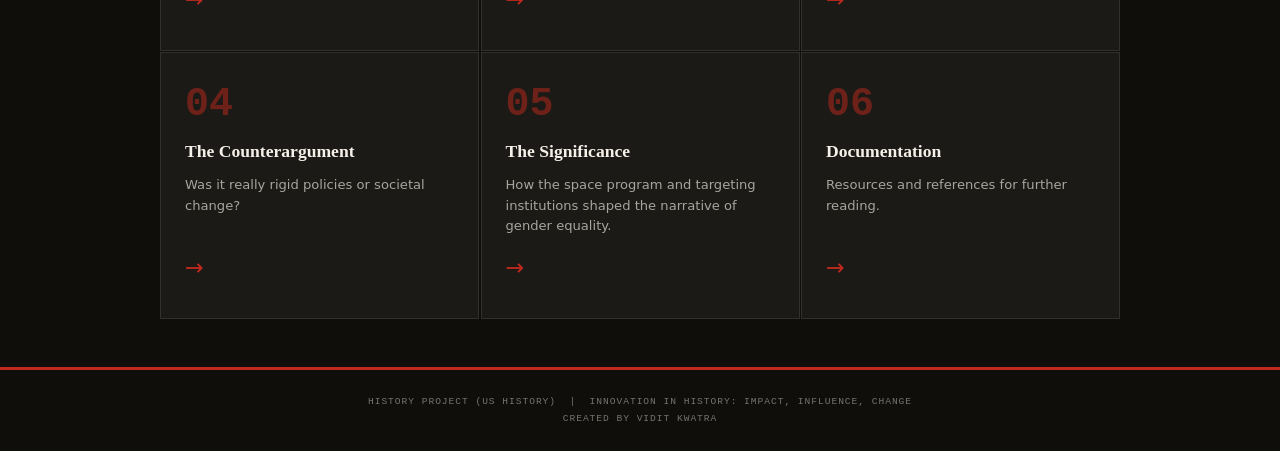
==== commit e61fb421: "finished the history project-done for deployment" ====
--- a/index.html
+++ b/index.html
@@ -3,7 +3,7 @@
 <head>
   <meta charset="UTF-8" />
   <meta name="viewport" content="width=device-width, initial-scale=1.0" />
-  <title>The Mercury 13 — NHD Website</title>
+  <title>Breaking Barriers: The Road to Sally Ride — History Project</title>
   <link rel="stylesheet" href="css/style.css" />
   <link rel="preconnect" href="https://fonts.googleapis.com" />
   <link rel="preconnect" href="https://fonts.gstatic.com" crossorigin />
@@ -16,17 +16,19 @@
     <div class="header-inner">
       <div class="masthead">
         <span class="masthead-rule"></span>
-        <h1 class="site-title">THE MERCURY 13</h1>
-        <p class="site-subtitle">Rights &amp; Responsibilities in the Space Race</p>
+        <h1 class="site-title">Breaking Barriers: The Road to Sally Ride</h1>
+        <p class="site-subtitle">Innovation in History: Impact, Influence, Change</p>
         <span class="masthead-rule"></span>
       </div>
       <nav class="main-nav" id="main-nav">
         <button class="nav-toggle" id="nav-toggle" aria-label="Toggle menu">☰</button>
         <ul class="nav-list">
           <li><a href="index.html" class="nav-link active" data-page="home">Home</a></li>
-          <li><a href="biological-myth.html" class="nav-link" data-page="bio">The Biological Myth</a></li>
-          <li><a href="policy-lock.html" class="nav-link" data-page="policy">The Policy Lock</a></li>
-          <li><a href="technological-solution.html" class="nav-link" data-page="tech">Technological Solution</a></li>
+          <li><a href="the-before.html" class="nav-link" data-page="bio">The Before</a></li>
+          <li><a href="the-cause.html" class="nav-link" data-page="cause">The Cause</a></li>
+          <li><a href="the-aftermath.html" class="nav-link" data-page="aftermath">The Aftermath</a></li>
+          <li><a href="the-counterargument.html" class="nav-link" data-page="counter">The Counterargument</a></li>
+          <li><a href="the-significance.html" class="nav-link" data-page="significance">The Significance</a></li>
           <li><a href="documentation.html" class="nav-link" data-page="docs">Documentation</a></li>
         </ul>
       </nav>
@@ -40,21 +42,42 @@
     <section class="hero">
       <div class="hero-grid">
         <div class="hero-text">
-          <p class="hero-kicker">National History Day — Senior Individual Website</p>
+          <p class="hero-kicker">History Project</p>
           <h2 class="hero-headline">
-            Grounded<br/>
-            <em>by Design</em>
+            Breaking <br/>
+            <em>Barriers</em>
           </h2>
-          <p class="hero-subhead">How biological myths, bureaucratic policy, and technological limits denied America's most qualified women a place in space — until the Space Shuttle made exclusion impossible.</p>
+          <p class="hero-subhead">How Mercury 13 and Policy Changes Overcame NASA's Institutional Barriers to Launch Sally Ride</p>
         </div>
         <div class="hero-image-block">
           <div class="hero-photo-frame">
-            <div class="photo-placeholder hero-img">
-              <span class="photo-label">Jerrie Cobb, 1960<br/><em>NASA / Life Magazine</em></span>
-            </div>
+            <img class="hero-img" src="jerrie-cobb-gimbal-rig.jpg" alt="Jerrie Cobb at NASA gimbal rig" width="80%" />
+            <span class="photo-label"><br/>Jerrie Cobb, 1960<br/><em>NASA / Life Magazine</em></span>
           </div>
           <div class="hero-caption">Jerrie Cobb at the MASTIF gimbal rig, NASA Lewis Research Center, April 6, 1960 — one of 75 tests she passed that the Mercury 7 astronauts had taken.</div>
         </div>
+      </div>
+    </section>
+
+    <!-- Theme Connection -->
+    <section class="theme-section content-section">
+      <div class="section-inner two-col">
+        <div class="col-label-block">
+          <div class="side-label">THEME</div>
+          <div class="side-label">2025</div>
+        </div>
+        <div class="col-text">
+          <h3>Innovation in History: Impact, Influence, Change</h3>
+          <!-- <p>The Mercury 13 case sits at the exact intersection of this year's theme. The thirteen women exercised their <em>right</em> as licensed aviators and American citizens to compete for public employment — and they proved, scientifically, that they were qualified. But NASA and Congress bore the <em>responsibility</em> of deciding who would represent the nation in space. Their choices were not neutral technical decisions; they were choices about whose rights mattered. The tension between what these women were owed and what institutions were willing to grant defines the entire arc of this story — from the 1960 <em>Life</em> magazine photo essay to Sally Ride's 1983 launch.</p> -->
+        </div>
+      </div>
+    </section>
+
+    <!-- Central Question -->
+    <section class="central-question-section content-section">
+      <div class="section-inner">
+        <h3 class="section-heading">Central Question</h3>
+        <p class="lead-text">What was the main cause of the big, triumphant moment of Sally Ride in 1983? Was it true cultural change (people becoming less sexist), or was it legislation or engineering necessity?</p>
       </div>
     </section>
 
@@ -63,86 +86,66 @@
       <div class="thesis-inner">
         <div class="thesis-label">THESIS</div>
         <blockquote class="thesis-statement">
-          Between 1960 and 1983, three interlocking forces — pseudoscientific claims about female physical inferiority, a deliberately constructed policy barrier that required military jet test-pilot credentials unavailable to women, and the aerodynamic constraints of capsule-era spacecraft — combined to exclude the Mercury 13 women from NASA's astronaut corps. Only the Space Shuttle's new technical requirements, which no longer privileged jet combat experience, finally broke the structural lock that policy and technology had built around gender.
+          While dominant narratives attribute Sally Ride's historic flight in 1983 to a cultural shift and widespread reduction in sexism, institutions and media reveal that women were already considered physically and technically capable, but blocked by discriminatory, bureaucratic policies.
+
         </blockquote>
       </div>
     </section>
 
-    <!-- NHD Theme Connection -->
-    <section class="theme-section content-section">
-      <div class="section-inner two-col">
-        <div class="col-label-block">
-          <div class="side-label">NHD THEME</div>
-          <div class="side-label">2025</div>
-        </div>
-        <div class="col-text">
-          <h3>Rights &amp; Responsibilities in History</h3>
-          <p>The Mercury 13 case sits at the exact intersection of this year's theme. The thirteen women exercised their <em>right</em> as licensed aviators and American citizens to compete for public employment — and they proved, scientifically, that they were qualified. But NASA and Congress bore the <em>responsibility</em> of deciding who would represent the nation in space. Their choices were not neutral technical decisions; they were choices about whose rights mattered. The tension between what these women were owed and what institutions were willing to grant defines the entire arc of this story — from the 1960 <em>Life</em> magazine photo essay to Sally Ride's 1983 launch.</p>
-        </div>
-      </div>
-    </section>
-
-    <!-- Metadata Box (Required NHD) -->
-    <section class="metadata-section">
-      <div class="metadata-inner">
-        <h3 class="metadata-title">Required NHD Metadata</h3>
-        <div class="metadata-grid">
-          <div class="meta-item">
-            <span class="meta-key">Student Name</span>
-            <span class="meta-value">[Your Name Here]</span>
-          </div>
-          <div class="meta-item">
-            <span class="meta-key">Division</span>
-            <span class="meta-value">Senior</span>
-          </div>
-          <div class="meta-item">
-            <span class="meta-key">Category</span>
-            <span class="meta-value">Individual Website</span>
-          </div>
-          <div class="meta-item">
-            <span class="meta-key">Student-Composed Words</span>
-            <span class="meta-value">[Update Before Submission]</span>
-          </div>
-          <div class="meta-item">
-            <span class="meta-key">Process Paper Words</span>
-            <span class="meta-value">[Update Before Submission]</span>
-          </div>
-          <div class="meta-item">
-            <span class="meta-key">NHD Theme</span>
-            <span class="meta-value">Rights &amp; Responsibilities in History</span>
-          </div>
-        </div>
-      </div>
-    </section>
+    <!-- (Removed) Required metadata box; not needed for this site -->
 
     <!-- Navigation Cards -->
     <section class="nav-cards-section content-section">
       <div class="section-inner">
         <h3 class="section-heading">Navigate the Argument</h3>
         <div class="nav-cards">
-          <a href="biological-myth.html" class="nav-card">
+          <a href="the-before.html" class="nav-card">
             <div class="card-number">01</div>
             <div class="card-body">
-              <h4>The Biological Myth</h4>
-              <p>How <em>Life</em> magazine's 1960 photo essay exposed — and the establishment dismissed — proof that women were physically equal to male astronauts.</p>
+              <h4>The Before</h4>
+              <p>How institutions and societal norms shaped the early days of women in space exploration.</p>
             </div>
             <div class="card-arrow">→</div>
           </a>
-          <a href="policy-lock.html" class="nav-card">
+          <a href="the-cause.html" class="nav-card">
             <div class="card-number">02</div>
             <div class="card-body">
-              <h4>The Policy Lock</h4>
+              <h4>The Cause</h4>
               <p>The 1962 Congressional hearing's Catch-22: require jet test-pilot credentials, then ban women from jet test-pilot schools.</p>
             </div>
             <div class="card-arrow">→</div>
           </a>
-          <a href="technological-solution.html" class="nav-card">
+          <a href="the-aftermath.html" class="nav-card">
             <div class="card-number">03</div>
             <div class="card-body">
-              <h4>Technological Solution</h4>
-              <p>How the Space Shuttle's new mission profile made the old exclusion technologically irrelevant — and Sally Ride flew in 1983.</p>
+              <h4>The Aftermath</h4>
+              <p>Sally Ride's iconinc flight and its impact on the space program.</p>
             </div>
             <div class="card-arrow">→</div>
+          </a>
+          <a href="the-counterargument.html" class="nav-card">
+            <div class="card-number">04</div>
+            <div class="card-body">
+              <h4>The Counterargument</h4>
+              <p>Was it really rigid policies or societal change?</p>
+            </div>
+            <div class="card-arrow">→</div>
+          </a>
+          <a href="the-significance.html" class="nav-card">
+            <div class="card-number">05</div>
+            <div class="card-body">
+              <h4>The Significance</h4>
+              <p>How the space program and targeting institutions shaped the narrative of gender equality.</p>
+            </div>
+            <div class="card-arrow">→</div>
+            <a href="documentation.html" class="nav-card">
+            <div class="card-number">06</div>
+            <div class="card-body">
+              <h4>Documentation</h4>
+              <p>Resources and references for further reading.</p>
+            </div>
+            <div class="card-arrow">→</div>
+          </a>
           </a>
         </div>
       </div>
@@ -150,9 +153,10 @@
 
   </main>
 
-  <footer class="site-footer">
+    <footer class="site-footer">
     <div class="footer-inner">
-      <p>National History Day — Senior Individual Website &nbsp;|&nbsp; Rights &amp; Responsibilities in History</p>
+      <p>History Project (US History) &nbsp;|&nbsp; Innovation in History: Impact, Influence, Change</p>
+      <p class="site-creator">Created by Vidit Kwatra</p>
     </div>
   </footer>
 
--- a/css/style.css
+++ b/css/style.css
@@ -0,0 +1,1126 @@
+/* ============================================
+  BREAKING BARRIERS: THE ROAD TO SALLY RIDE — HISTORY PROJECT
+   Editorial / Archival Aesthetic
+   Vintage Life Magazine meets NASA Documents
+   ============================================ */
+
+:root {
+  --ink: #0f0e0b;
+  --paper: #f5f0e8;
+  --cream-deep: #ede5d0;
+  --red: #c0291d;
+  --red-dark: #8c1e14;
+  --gold: #b8892a;
+  --gray-mid: #6b6458;
+  --gray-light: #d4cec0;
+  --rule-color: #0f0e0b;
+  --col-max: 960px;
+  --font-display: 'Playfair Display', Georgia, serif;
+  --font-mono: 'IBM Plex Mono', 'Courier New', monospace;
+  --font-body: 'IBM Plex Sans', system-ui, sans-serif;
+}
+
+*, *::before, *::after { box-sizing: border-box; margin: 0; padding: 0; }
+
+html { scroll-behavior: smooth; }
+
+body {
+  background: var(--paper);
+  color: var(--ink);
+  font-family: var(--font-body);
+  font-size: 16px;
+  line-height: 1.7;
+  min-height: 100vh;
+}
+
+/* Grain overlay */
+body::before {
+  content: '';
+  position: fixed;
+  inset: 0;
+  background-image: url("data:image/svg+xml,%3Csvg viewBox='0 0 256 256' xmlns='http://www.w3.org/2000/svg'%3E%3Cfilter id='noise'%3E%3CfeTurbulence type='fractalNoise' baseFrequency='0.9' numOctaves='4' stitchTiles='stitch'/%3E%3C/filter%3E%3Crect width='100%25' height='100%25' filter='url(%23noise)' opacity='0.04'/%3E%3C/svg%3E");
+  pointer-events: none;
+  z-index: 9999;
+  opacity: 0.5;
+}
+
+/* ---- LINKS ---- */
+a { color: var(--red); text-decoration: underline; text-underline-offset: 3px; }
+a:hover { color: var(--red-dark); }
+
+/* ---- HEADER ---- */
+.site-header {
+  background: var(--ink);
+  color: var(--paper);
+  position: sticky;
+  top: 0;
+  z-index: 100;
+  border-bottom: 3px solid var(--red);
+}
+
+.header-inner {
+  max-width: var(--col-max);
+  margin: 0 auto;
+  padding: 0 1.5rem;
+}
+
+.masthead {
+  display: flex;
+  align-items: center;
+  gap: 1rem;
+  padding: 1rem 0 0.6rem;
+  border-bottom: 1px solid rgba(245,240,232,0.2);
+}
+
+.masthead-rule {
+  flex: 1;
+  height: 1px;
+  background: rgba(245,240,232,0.3);
+}
+
+.site-title {
+  font-family: var(--font-display);
+  font-size: clamp(1.4rem, 3vw, 2rem);
+  font-weight: 900;
+  letter-spacing: 0.15em;
+  text-align: center;
+  white-space: nowrap;
+  color: var(--paper);
+}
+
+.site-title a { color: var(--paper); text-decoration: none; }
+.site-title a:hover { color: var(--gold); }
+
+.site-subtitle {
+  display: block;
+  font-family: var(--font-mono);
+  font-size: 0.5rem;
+  letter-spacing: 0.1em;
+  text-transform: uppercase;
+  color: var(--gold);
+  text-align: center;
+  padding-bottom: 0.2rem;
+}
+
+/* ---- NAV ---- */
+.main-nav { position: relative; }
+
+.nav-list {
+  display: flex;
+  gap: 0;
+  list-style: none;
+  padding: 0.4rem 0;
+  flex-wrap: wrap;
+}
+
+.nav-link {
+  font-family: var(--font-mono);
+  font-size: 0.7rem;
+  letter-spacing: 0.08em;
+  text-transform: uppercase;
+  color: rgba(245,240,232,0.7);
+  text-decoration: none;
+  padding: 0.4rem 0.9rem;
+  border-right: 1px solid rgba(245,240,232,0.15);
+  transition: color 0.2s, background 0.2s;
+}
+
+.nav-link:first-child { padding-left: 0; }
+.nav-link:hover { color: var(--paper); background: rgba(245,240,232,0.08); }
+.nav-link.active { color: var(--gold); }
+
+.nav-toggle {
+  display: none;
+  background: none;
+  border: 1px solid rgba(245,240,232,0.3);
+  color: var(--paper);
+  font-size: 1.2rem;
+  padding: 0.3rem 0.6rem;
+  cursor: pointer;
+  margin: 0.4rem 0;
+}
+
+/* ---- PAGE CONTENT ---- */
+.page-content { min-height: calc(100vh - 140px); }
+
+/* ---- HOME HERO ---- */
+.hero {
+  background: var(--ink);
+  color: var(--paper);
+  padding: 4rem 1.5rem;
+  border-bottom: 4px double var(--gold);
+}
+
+.hero-grid {
+  max-width: var(--col-max);
+  margin: 0 auto;
+  display: grid;
+  grid-template-columns: 1fr 1fr;
+  gap: 4rem;
+  align-items: center;
+}
+
+.hero-kicker {
+  font-family: var(--font-mono);
+  font-size: 0.65rem;
+  letter-spacing: 0.15em;
+  text-transform: uppercase;
+  color: var(--gold);
+  margin-bottom: 1rem;
+  border-left: 3px solid var(--red);
+  padding-left: 0.75rem;
+}
+
+.hero-headline {
+  font-family: var(--font-display);
+  font-size: clamp(3rem, 7vw, 5.5rem);
+  font-weight: 900;
+  line-height: 0.95;
+  margin-bottom: 1.5rem;
+  color: var(--paper);
+}
+
+.hero-headline em {
+  color: var(--red);
+  /* font-size: 0.5em; */
+  /* line-height: 0.4em; */
+  /* padding: 0.1em 0.15em; */
+  font-style: italic;
+}
+
+.hero-subhead {
+  font-size: 1.05rem;
+  line-height: 1.65;
+  color: rgba(245,240,232,0.8);
+  font-weight: 300;
+  max-width: 440px;
+}
+
+.hero-photo-frame {
+  position: relative;
+}
+
+.photo-placeholder {
+  background: rgba(245,240,232,0.07);
+  border: 2px solid rgba(245,240,232,0.2);
+  aspect-ratio: 3/4;
+  display: flex;
+  align-items: flex-end;
+  padding: 1rem;
+  position: relative;
+  overflow: hidden;
+}
+
+.photo-placeholder::before {
+  content: url('jerrie-cobb-gimbal-rig.jpg');
+  position: absolute;
+  top: 50%;
+  left: 50%;
+  transform: translate(-50%, -60%);
+  font-family: var(--font-mono);
+  font-size: 0.7rem;
+  letter-spacing: 0.1em;
+  color: rgba(245,240,232,0.2);
+}
+
+.photo-label {
+  font-family: var(--font-mono);
+  font-size: 0.6rem;
+  line-height: 1.4;
+  color: rgba(245,240,232,0.5);
+  background: rgba(15,14,11,0.8);
+  padding: 0.4rem 0.6rem;
+  position: relative;
+  z-index: 1;
+}
+
+.hero-caption {
+  font-family: var(--font-mono);
+  font-size: 0.65rem;
+  line-height: 1.5;
+  color: rgba(245,240,232,0.5);
+  margin-top: 0.75rem;
+  border-top: 1px solid rgba(245,240,232,0.15);
+  padding-top: 0.5rem;
+}
+
+/* ---- THESIS ---- */
+.thesis-section {
+  background: var(--red);
+  padding: 3rem 1.5rem;
+}
+
+.thesis-inner {
+  max-width: var(--col-max);
+  margin: 0 auto;
+  display: flex;
+  gap: 2rem;
+  align-items: flex-start;
+}
+
+.thesis-label {
+  font-family: var(--font-mono);
+  font-size: 0.65rem;
+  letter-spacing: 0.2em;
+  text-transform: uppercase;
+  color: rgba(245,240,232,0.7);
+  writing-mode: vertical-lr;
+  transform: rotate(180deg);
+  padding-top: 0.5rem;
+  white-space: nowrap;
+}
+
+.thesis-statement {
+  font-family: var(--font-display);
+  font-size: clamp(1rem, 2vw, 1.2rem);
+  font-style: italic;
+  line-height: 1.6;
+  color: var(--paper);
+  border-left: 3px solid rgba(245,240,232,0.5);
+  padding-left: 1.5rem;
+}
+
+/* ---- CONTENT SECTIONS ---- */
+.content-section { padding: 3rem 1.5rem; }
+.content-section + .content-section { border-top: 1px solid var(--gray-light); }
+
+.central-question-section .section-inner {
+  max-width: var(--col-max);
+  margin: 0 auto;
+  display: grid;
+  grid-template-columns: auto 1fr;
+  gap: 2rem;
+  align-items: start;
+}
+
+.central-question-section .section-heading {
+  font-family: var(--font-mono);
+  font-size: 0.65rem;
+  letter-spacing: 0.2em;
+  text-transform: uppercase;
+  color: var(--ink);
+  writing-mode: vertical-lr;
+  transform: rotate(180deg);
+  padding-top: 0.5rem;
+  white-space: nowrap;
+  margin: 0;
+}
+
+.central-question-section .section-heading::after {
+  content: none;
+}
+
+.section-inner {
+  max-width: var(--col-max);
+  margin: 0 auto;
+}
+
+.two-col {
+  display: grid;
+  grid-template-columns: 80px 1fr;
+  gap: 2rem;
+  align-items: start;
+}
+
+.col-label-block {
+  display: flex;
+  flex-direction: column;
+  gap: 0.25rem;
+  padding-top: 0.3rem;
+}
+
+.side-label {
+  font-family: var(--font-mono);
+  font-size: 0.6rem;
+  letter-spacing: 0.1em;
+  text-transform: uppercase;
+  color: var(--red);
+  border-top: 2px solid var(--red);
+  padding-top: 0.3rem;
+}
+
+.section-heading {
+  font-family: var(--font-display);
+  font-size: clamp(1.4rem, 3vw, 1.9rem);
+  font-weight: 700;
+  margin-bottom: 1.25rem;
+  line-height: 1.2;
+  color: var(--ink);
+}
+
+.section-heading::after {
+  content: '';
+  display: block;
+  width: 3rem;
+  height: 3px;
+  background: var(--red);
+  margin-top: 0.5rem;
+}
+
+.section-intro {
+  color: var(--gray-mid);
+  margin-bottom: 1.75rem;
+  max-width: 680px;
+  font-size: 0.95rem;
+}
+
+.lead-text {
+  font-family: var(--font-display);
+  font-size: clamp(1.05rem, 2vw, 1.25rem);
+  line-height: 1.65;
+  color: var(--ink);
+  border-left: 4px solid var(--red);
+  padding-left: 1.25rem;
+  max-width: 720px;
+}
+
+/* ---- METADATA ---- */
+.metadata-section {
+  background: var(--cream-deep);
+  padding: 2.5rem 1.5rem;
+  border-top: 3px solid var(--ink);
+  border-bottom: 3px solid var(--ink);
+}
+
+.metadata-inner { max-width: var(--col-max); margin: 0 auto; }
+
+.metadata-title {
+  font-family: var(--font-mono);
+  font-size: 0.7rem;
+  letter-spacing: 0.2em;
+  text-transform: uppercase;
+  color: var(--gray-mid);
+  margin-bottom: 1.25rem;
+  display: flex;
+  align-items: center;
+  gap: 0.75rem;
+}
+
+.metadata-title::before, .metadata-title::after {
+  content: '';
+  flex: 1;
+  height: 1px;
+  background: var(--gray-light);
+}
+
+.metadata-grid {
+  display: grid;
+  grid-template-columns: repeat(auto-fit, minmax(200px, 1fr));
+  gap: 0.75rem 1.5rem;
+}
+
+.meta-item {
+  display: flex;
+  flex-direction: column;
+  gap: 0.2rem;
+  padding: 0.75rem;
+  background: var(--paper);
+  border: 1px solid var(--gray-light);
+}
+
+.meta-key {
+  font-family: var(--font-mono);
+  font-size: 0.6rem;
+  letter-spacing: 0.1em;
+  text-transform: uppercase;
+  color: var(--gray-mid);
+}
+
+.meta-value {
+  font-family: var(--font-display);
+  font-size: 0.95rem;
+  font-weight: 700;
+  color: var(--ink);
+}
+
+/* ---- NAV CARDS (home) ---- */
+.nav-cards-section { background: var(--ink); padding: 3rem 1.5rem; }
+
+.nav-cards-section .section-heading {
+  color: var(--paper);
+  font-family: var(--font-mono);
+  font-size: 0.7rem;
+  font-weight: 400;
+  letter-spacing: 0.2em;
+  text-transform: uppercase;
+  margin-bottom: 1.5rem;
+}
+
+.nav-cards-section .section-heading::after { background: var(--gold); }
+
+.nav-cards {
+  display: grid;
+  grid-template-columns: repeat(3, 1fr);
+  gap: 1.5px;
+}
+
+.nav-card {
+  background: rgba(245,240,232,0.05);
+  border: 1px solid rgba(245,240,232,0.1);
+  padding: 2rem 1.5rem;
+  text-decoration: none;
+  color: var(--paper);
+  display: flex;
+  flex-direction: column;
+  gap: 0.75rem;
+  transition: background 0.2s;
+  position: relative;
+}
+
+.nav-card:hover {
+  background: rgba(245,240,232,0.1);
+  color: var(--paper);
+}
+
+.nav-card:hover .card-arrow { transform: translateX(6px); }
+
+.card-number {
+  font-family: var(--font-mono);
+  font-size: 2.5rem;
+  font-weight: 600;
+  color: var(--red);
+  opacity: 0.5;
+  line-height: 1;
+}
+
+.card-body h4 {
+  font-family: var(--font-display);
+  font-size: 1.1rem;
+  font-weight: 700;
+  margin-bottom: 0.5rem;
+}
+
+.card-body p {
+  font-size: 0.82rem;
+  line-height: 1.55;
+  color: rgba(245,240,232,0.65);
+}
+
+.card-body p em { color: var(--gold); }
+
+.card-arrow {
+  font-size: 1.4rem;
+  color: var(--red);
+  margin-top: auto;
+  transition: transform 0.2s;
+}
+
+/* ---- THEME SECTION ---- */
+.theme-section { background: var(--cream-deep); }
+.theme-section h3 {
+  font-family: var(--font-display);
+  font-size: 1.4rem;
+  font-weight: 700;
+  margin-bottom: 0.75rem;
+}
+
+/* ---- INTERIOR PAGES ---- */
+.interior-page {}
+
+.page-header-band {
+  background: var(--ink);
+  color: var(--paper);
+  padding: 2.5rem 1.5rem;
+  border-bottom: 4px solid var(--red);
+}
+
+.page-header-inner {
+  max-width: var(--col-max);
+  margin: 0 auto;
+  display: flex;
+  align-items: center;
+  gap: 2rem;
+}
+
+.page-num {
+  font-family: var(--font-mono);
+  font-size: 4rem;
+  font-weight: 600;
+  color: var(--red);
+  opacity: 0.4;
+  line-height: 1;
+  flex-shrink: 0;
+}
+
+.page-title {
+  font-family: var(--font-display);
+  font-size: clamp(1.8rem, 4vw, 2.8rem);
+  font-weight: 900;
+  line-height: 1.1;
+}
+
+.page-subtitle {
+  font-family: var(--font-mono);
+  font-size: 0.7rem;
+  letter-spacing: 0.1em;
+  color: var(--gold);
+  margin-top: 0.4rem;
+}
+
+.content-wrapper { max-width: 100%; }
+
+/* ---- SOURCE SECTIONS ---- */
+.source-section { background: var(--cream-deep); }
+
+.source-masthead {
+  display: flex;
+  align-items: baseline;
+  gap: 1.5rem;
+  margin-bottom: 2rem;
+  border-bottom: 3px solid var(--ink);
+  padding-bottom: 1rem;
+}
+
+.source-logo-mock {
+  font-family: var(--font-display);
+  font-size: 3rem;
+  font-weight: 900;
+  letter-spacing: -0.02em;
+  color: var(--red);
+  line-height: 1;
+}
+
+.source-meta {
+  font-family: var(--font-mono);
+  font-size: 0.7rem;
+  letter-spacing: 0.1em;
+  color: var(--gray-mid);
+  text-transform: uppercase;
+}
+
+.magazine-spread {
+  display: grid;
+  grid-template-columns: 1fr 1fr;
+  gap: 3rem;
+  margin-bottom: 2rem;
+  align-items: start;
+}
+
+.spread-kicker {
+  font-family: var(--font-mono);
+  font-size: 0.6rem;
+  letter-spacing: 0.15em;
+  text-transform: uppercase;
+  color: var(--red);
+  margin-bottom: 0.5rem;
+}
+
+.spread-headline {
+  font-family: var(--font-display);
+  font-size: clamp(1.4rem, 3vw, 2rem);
+  font-weight: 900;
+  line-height: 1.15;
+  margin-bottom: 0.75rem;
+}
+
+.spread-deck {
+  font-style: italic;
+  color: var(--gray-mid);
+  font-size: 0.9rem;
+  line-height: 1.5;
+}
+
+/* ---- QUOTES ---- */
+.primary-quote {
+  font-family: var(--font-display);
+  font-style: italic;
+  font-size: clamp(1rem, 2vw, 1.15rem);
+  line-height: 1.6;
+  color: var(--ink);
+  border-left: 4px solid var(--red);
+  padding: 0.75rem 1.25rem;
+  background: rgba(192,41,29,0.05);
+  margin: 0;
+}
+
+.large-quote {
+  font-size: clamp(1.1rem, 2.5vw, 1.35rem);
+  border-left-width: 5px;
+}
+
+.quote-cite {
+  display: block;
+  font-family: var(--font-mono);
+  font-size: 0.65rem;
+  letter-spacing: 0.05em;
+  color: var(--gray-mid);
+  margin-top: 0.75rem;
+  font-style: normal;
+}
+
+.spread-quote-block { display: flex; flex-direction: column; }
+
+/* ---- TESTIMONY ---- */
+.testimony-section { background: var(--paper); }
+
+.testimony-grid {
+  display: grid;
+  grid-template-columns: repeat(auto-fit, minmax(280px, 1fr));
+  gap: 1.5rem;
+  margin: 1.5rem 0;
+}
+
+.testimony-card {
+  background: var(--cream-deep);
+  border: 1px solid var(--gray-light);
+  border-top: 3px solid var(--red);
+  padding: 1.5rem;
+  display: flex;
+  flex-direction: column;
+  gap: 0.75rem;
+}
+
+.testimony-tag {
+  font-family: var(--font-mono);
+  font-size: 0.6rem;
+  letter-spacing: 0.12em;
+  text-transform: uppercase;
+  color: var(--red);
+}
+
+.testimony-gloss {
+  font-size: 0.85rem;
+  color: var(--gray-mid);
+  line-height: 1.55;
+  border-top: 1px solid var(--gray-light);
+  padding-top: 0.75rem;
+}
+
+.featured-card {
+  border-top-width: 5px;
+  background: var(--ink);
+  color: var(--paper);
+}
+
+.featured-card .primary-quote { color: var(--paper); background: rgba(192,41,29,0.15); }
+.featured-card .quote-cite { color: rgba(245,240,232,0.55); }
+.featured-card .testimony-gloss { color: rgba(245,240,232,0.7); border-top-color: rgba(245,240,232,0.15); }
+
+.source-link-note {
+  font-family: var(--font-mono);
+  font-size: 0.7rem;
+  color: var(--gray-mid);
+  margin-top: 1rem;
+}
+
+/* ---- ANALYSIS BOX ---- */
+.analysis-section { background: var(--cream-deep); }
+
+.analysis-box {
+  border: 2px solid var(--ink);
+  padding: 2rem;
+  position: relative;
+  background: var(--paper);
+}
+
+.analysis-box::before {
+  content: '';
+  position: absolute;
+  inset: 4px;
+  border: 1px solid var(--gray-light);
+  pointer-events: none;
+}
+
+.analysis-label {
+  font-family: var(--font-mono);
+  font-size: 0.6rem;
+  letter-spacing: 0.2em;
+  text-transform: uppercase;
+  color: var(--paper);
+  background: var(--ink);
+  padding: 0.25rem 0.75rem;
+  position: absolute;
+  top: -0.65rem;
+  left: 1.5rem;
+}
+
+.analysis-box p {
+  font-family: var(--font-display);
+  font-size: 1rem;
+  line-height: 1.7;
+  color: var(--ink);
+}
+
+/* ---- COMMENTARY ---- */
+.analyst-commentary {
+  border-left: 3px solid var(--gold);
+  padding: 1rem 1.25rem;
+  background: rgba(184,137,42,0.07);
+  margin: 1.5rem 0;
+  font-size: 0.93rem;
+  line-height: 1.65;
+  color: var(--ink);
+}
+
+/* ---- THE CAUSE PAGE ---- */
+.document-header {
+  display: flex;
+  gap: 1.5rem;
+  align-items: flex-start;
+  background: var(--paper);
+  border: 2px solid var(--ink);
+  padding: 1.5rem;
+  margin-bottom: 2rem;
+}
+
+.doc-seal {
+  font-size: 3rem;
+  line-height: 1;
+  flex-shrink: 0;
+}
+
+.doc-title {
+  font-family: var(--font-display);
+  font-size: 1.2rem;
+  font-weight: 700;
+  margin-bottom: 0.4rem;
+}
+
+.doc-sub {
+  font-size: 0.82rem;
+  line-height: 1.6;
+  color: var(--gray-mid);
+  margin-bottom: 0.75rem;
+}
+
+.doc-link {
+  font-family: var(--font-mono);
+  font-size: 0.65rem;
+  letter-spacing: 0.05em;
+  color: var(--red);
+}
+
+.witness-banner {
+  background: var(--ink);
+  color: var(--paper);
+  padding: 1rem 1.5rem;
+  margin-bottom: 1.25rem;
+  display: flex;
+  gap: 1.25rem;
+  align-items: baseline;
+  flex-wrap: wrap;
+}
+
+.counterwitness { background: var(--gray-mid); }
+
+.witness-label {
+  font-family: var(--font-mono);
+  font-size: 0.6rem;
+  letter-spacing: 0.15em;
+  text-transform: uppercase;
+  color: var(--gold);
+}
+
+.witness-name {
+  font-family: var(--font-display);
+  font-size: 1.05rem;
+  font-weight: 700;
+}
+
+.witness-role {
+  font-size: 0.8rem;
+  color: rgba(245,240,232,0.6);
+  font-style: italic;
+}
+
+/* Catch-22 diagram */
+.catchtwentytwo-box {
+  display: flex;
+  flex-direction: column;
+  align-items: flex-start;
+  gap: 0;
+  margin: 2rem 0;
+  max-width: 600px;
+}
+
+.catch-step {
+  display: flex;
+  gap: 1.25rem;
+  align-items: flex-start;
+  background: var(--cream-deep);
+  border: 1px solid var(--gray-light);
+  border-left: 4px solid var(--ink);
+  padding: 1rem 1.25rem;
+  width: 100%;
+}
+
+.catch-result {
+  border-left-color: var(--red);
+  background: rgba(192,41,29,0.07);
+}
+
+.catch-num {
+  font-family: var(--font-mono);
+  font-size: 1.2rem;
+  font-weight: 600;
+  color: var(--red);
+  flex-shrink: 0;
+  width: 1.5rem;
+  text-align: center;
+}
+
+.catch-text {
+  font-size: 0.9rem;
+  line-height: 1.5;
+  color: var(--ink);
+}
+
+.catch-arrow {
+  font-size: 1.5rem;
+  color: var(--gray-mid);
+  padding-left: 1.5rem;
+  line-height: 1;
+  padding-top: 0.25rem;
+  padding-bottom: 0.25rem;
+}
+
+.funk-quote-block {
+  background: var(--paper);
+  border: 1px solid var(--gray-light);
+  padding: 1.5rem;
+  margin-top: 2rem;
+}
+
+.transcript-note {
+  background: var(--ink);
+  color: var(--paper);
+  padding: 1.5rem;
+  border-left: 5px solid var(--gold);
+}
+
+.transcript-note-label {
+  font-family: var(--font-mono);
+  font-size: 0.6rem;
+  letter-spacing: 0.15em;
+  color: var(--gold);
+  margin-bottom: 0.75rem;
+}
+
+.transcript-note strong { color: var(--gold); }
+
+/* ---- TECH SOLUTION PAGE ---- */
+.comparison-table {
+  border: 2px solid var(--ink);
+  overflow: hidden;
+  margin: 1.5rem 0;
+}
+
+.compare-header {
+  display: grid;
+  grid-template-columns: 1fr 1fr;
+  background: var(--ink);
+  color: var(--paper);
+}
+
+.compare-col-label {
+  font-family: var(--font-mono);
+  font-size: 0.65rem;
+  letter-spacing: 0.1em;
+  text-transform: uppercase;
+  padding: 0.75rem 1rem;
+  border-right: 1px solid rgba(245,240,232,0.15);
+}
+
+.highlight-col { background: var(--red); }
+
+.compare-row {
+  display: grid;
+  grid-template-columns: 1fr 1fr;
+  border-top: 1px solid var(--gray-light);
+}
+
+.compare-cell {
+  font-size: 0.88rem;
+  padding: 0.85rem 1rem;
+  border-right: 1px solid var(--gray-light);
+  line-height: 1.5;
+}
+
+.compare-cell.highlight-col {
+  background: rgba(192,41,29,0.05);
+}
+
+.milestone-banner {
+  display: flex;
+  gap: 1.5rem;
+  align-items: center;
+  background: var(--ink);
+  color: var(--paper);
+  padding: 1.5rem 2rem;
+  margin: 2rem 0;
+  border-left: 6px solid var(--gold);
+}
+
+.milestone-date {
+  font-family: var(--font-mono);
+  font-size: 0.75rem;
+  letter-spacing: 0.08em;
+  color: var(--gold);
+  white-space: nowrap;
+}
+
+.milestone-text {
+  font-size: 0.92rem;
+  line-height: 1.5;
+}
+
+.milestone-text em { color: var(--gold); }
+
+/* ---- DOCUMENTATION PAGE ---- */
+.doc-tabs {
+  display: flex;
+  gap: 0;
+  border-bottom: 3px solid var(--ink);
+  background: var(--cream-deep);
+  max-width: var(--col-max);
+  margin: 0 auto;
+  padding: 0 1.5rem;
+  padding-top: 1.5rem;
+}
+
+.doc-tab {
+  font-family: var(--font-mono);
+  font-size: 0.7rem;
+  letter-spacing: 0.08em;
+  text-transform: uppercase;
+  padding: 0.6rem 1.25rem;
+  border: 1px solid var(--gray-light);
+  border-bottom: none;
+  background: var(--paper);
+  cursor: pointer;
+  color: var(--gray-mid);
+  transition: all 0.15s;
+}
+
+.doc-tab.active {
+  background: var(--ink);
+  color: var(--paper);
+  border-color: var(--ink);
+}
+
+.doc-tab-content { display: none; padding: 2rem 1.5rem; }
+.doc-tab-content.active { display: block; }
+
+.process-header { margin-bottom: 1.5rem; border-bottom: 2px solid var(--ink); padding-bottom: 1rem; }
+.process-header h3 { font-family: var(--font-display); font-size: 1.6rem; font-weight: 700; }
+.word-count-note { font-family: var(--font-mono); font-size: 0.65rem; color: var(--gray-mid); margin-top: 0.3rem; }
+
+.process-body h4 {
+  font-family: var(--font-display);
+  font-size: 1.05rem;
+  font-weight: 700;
+  margin: 1.5rem 0 0.5rem;
+  color: var(--red);
+}
+
+.process-body p { font-size: 0.9rem; line-height: 1.65; color: var(--gray-mid); font-style: italic; }
+
+.bib-entry {
+  border-bottom: 1px solid var(--gray-light);
+  padding: 1.5rem 0;
+}
+
+.bib-citation {
+  font-family: var(--font-mono);
+  font-size: 0.78rem;
+  line-height: 1.6;
+  color: var(--ink);
+  margin-bottom: 0.75rem;
+}
+
+.bib-citation em { font-style: italic; font-family: var(--font-display); font-size: 0.9rem; }
+
+.bib-annotation {
+  font-size: 0.85rem;
+  line-height: 1.65;
+  color: var(--gray-mid);
+  padding-left: 1rem;
+  border-left: 3px solid var(--gold);
+}
+
+.bib-annotation strong { color: var(--ink); }
+
+.placeholder-entry { opacity: 0.45; }
+
+/* ---- PAGE NAV ---- */
+.page-nav-bar {
+  display: flex;
+  justify-content: space-between;
+  padding: 2rem 1.5rem;
+  border-top: 2px solid var(--ink);
+  background: var(--cream-deep);
+  max-width: 100%;
+}
+
+.page-nav-prev, .page-nav-next {
+  font-family: var(--font-mono);
+  font-size: 0.75rem;
+  letter-spacing: 0.08em;
+  text-transform: uppercase;
+  color: var(--ink);
+  text-decoration: none;
+  padding: 0.6rem 1rem;
+  border: 1px solid var(--ink);
+  transition: all 0.15s;
+}
+
+.page-nav-prev:hover, .page-nav-next:hover {
+  background: var(--ink);
+  color: var(--paper);
+}
+
+/* ---- FOOTER ---- */
+.site-footer {
+  background: var(--ink);
+  color: rgba(245,240,232,0.45);
+  padding: 1.5rem;
+  border-top: 3px solid var(--red);
+}
+
+.footer-inner {
+  max-width: var(--col-max);
+  margin: 0 auto;
+  font-family: var(--font-mono);
+  font-size: 0.6rem;
+  letter-spacing: 0.1em;
+  text-align: center;
+  text-transform: uppercase;
+}
+
+/* ---- ANIMATIONS ---- */
+@keyframes fadeUp {
+  from { opacity: 0; transform: translateY(20px); }
+  to   { opacity: 1; transform: translateY(0); }
+}
+
+.hero-text, .hero-image-block,
+.thesis-statement,
+.content-section {
+  animation: fadeUp 0.6s ease both;
+}
+
+.hero-image-block { animation-delay: 0.15s; }
+.thesis-statement { animation-delay: 0.1s; }
+
+/* ---- RESPONSIVE ---- */
+@media (max-width: 720px) {
+  .hero-grid { grid-template-columns: 1fr; gap: 2rem; }
+  .nav-list { display: none; flex-direction: column; gap: 0; }
+  .nav-list.open { display: flex; }
+  .nav-toggle { display: block; }
+  .nav-link { border-right: none; border-bottom: 1px solid rgba(245,240,232,0.1); }
+  .two-col { grid-template-columns: 1fr; }
+  .col-label-block { flex-direction: row; }
+  .nav-cards { grid-template-columns: 1fr; }
+  .magazine-spread { grid-template-columns: 1fr; gap: 1.5rem; }
+  .compare-header, .compare-row { grid-template-columns: 1fr; }
+  .compare-col-label:first-child::before { content: 'OLD: '; }
+  .milestone-banner { flex-direction: column; gap: 0.75rem; }
+  .thesis-inner { flex-direction: column; gap: 1rem; }
+  .thesis-label, .central-question-section .section-heading { writing-mode: initial; transform: none; }
+  .central-question-section .section-inner { grid-template-columns: 1fr; }
+  .page-header-inner { gap: 1rem; }
+  .page-num { font-size: 2.5rem; }
+  .doc-tabs { flex-wrap: wrap; }
+  .metadata-grid { grid-template-columns: 1fr 1fr; }
+}
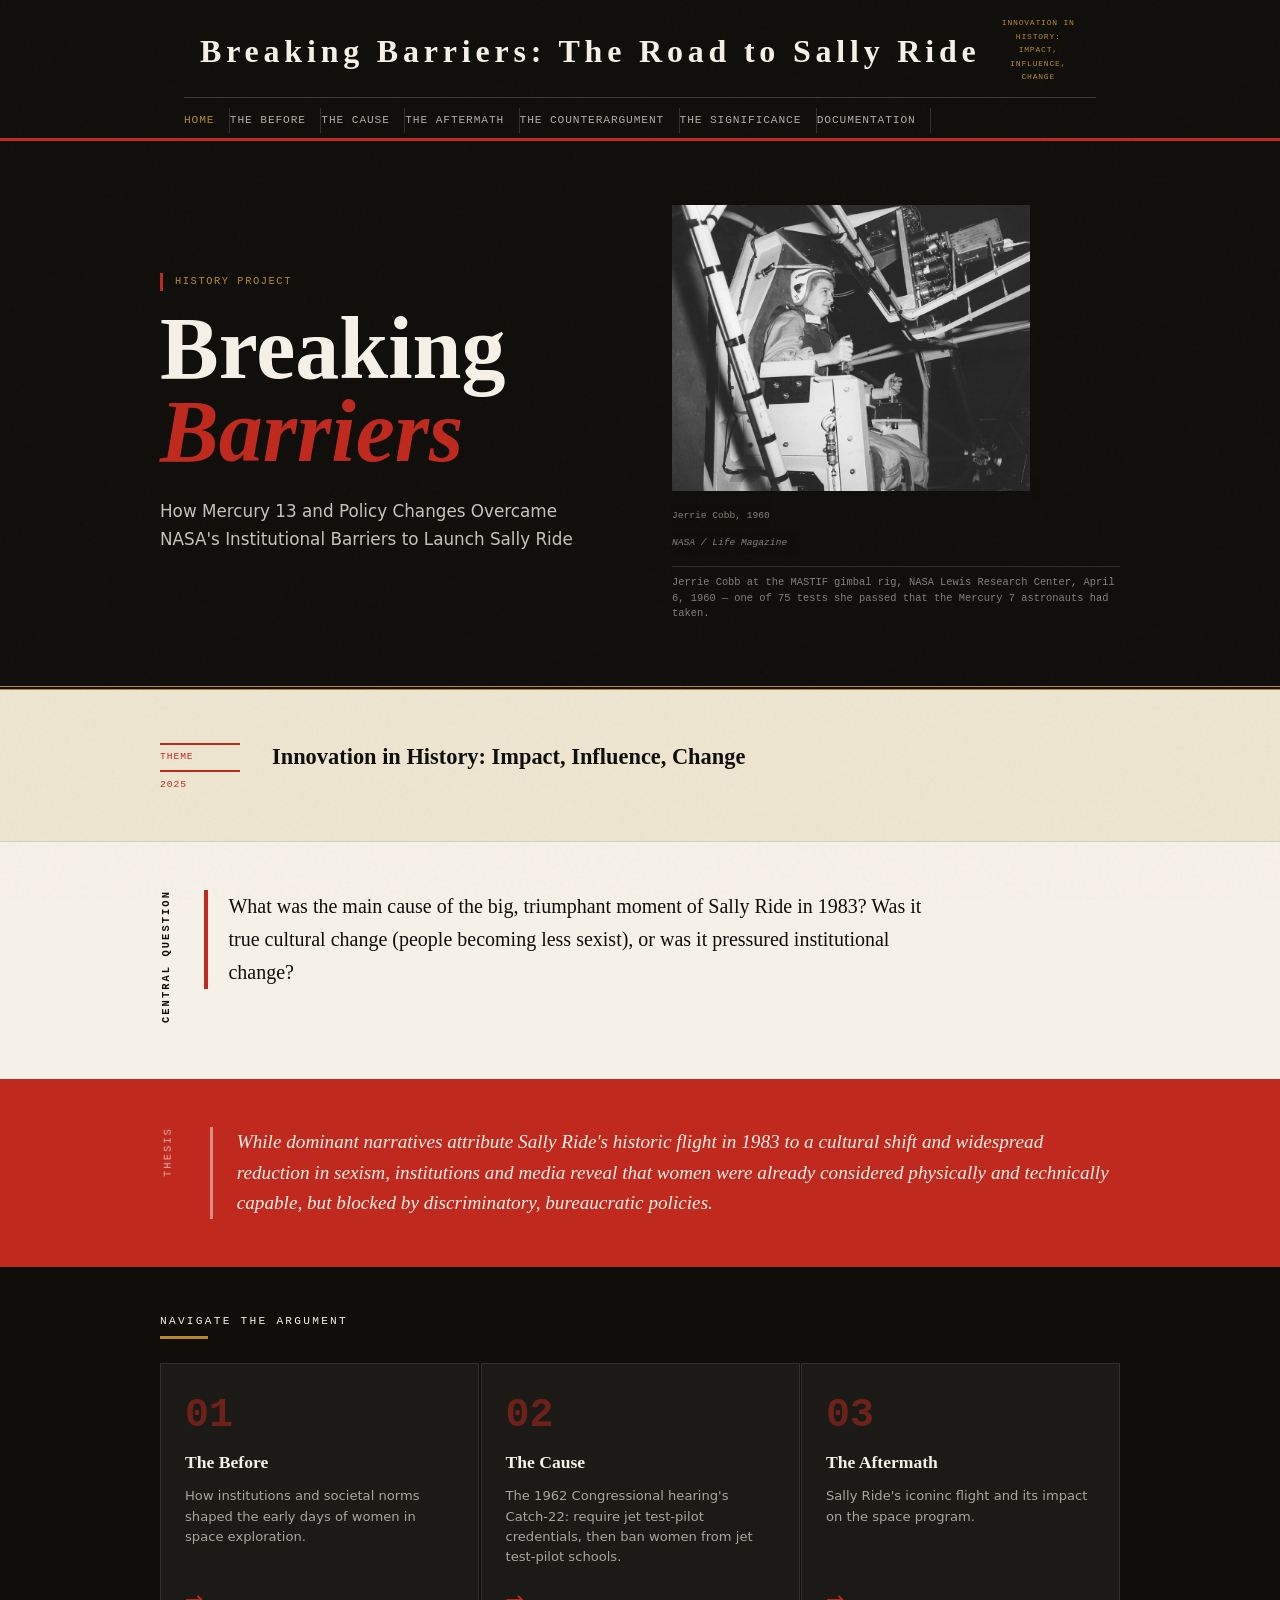
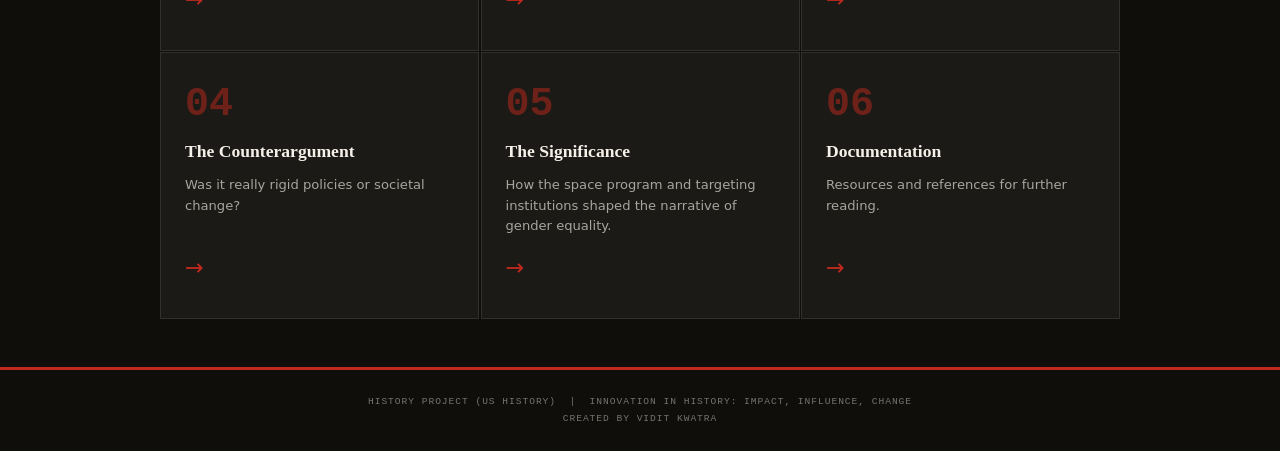
==== commit 11932c25: "changed question" ====
--- a/index.html
+++ b/index.html
@@ -77,7 +77,7 @@
     <section class="central-question-section content-section">
       <div class="section-inner">
         <h3 class="section-heading">Central Question</h3>
-        <p class="lead-text">What was the main cause of the big, triumphant moment of Sally Ride in 1983? Was it true cultural change (people becoming less sexist), or was it legislation or engineering necessity?</p>
+        <p class="lead-text">What was the main cause of the big, triumphant moment of Sally Ride in 1983? Was it true cultural change (people becoming less sexist), or was it pressured institutional change?</p>
       </div>
     </section>
 
